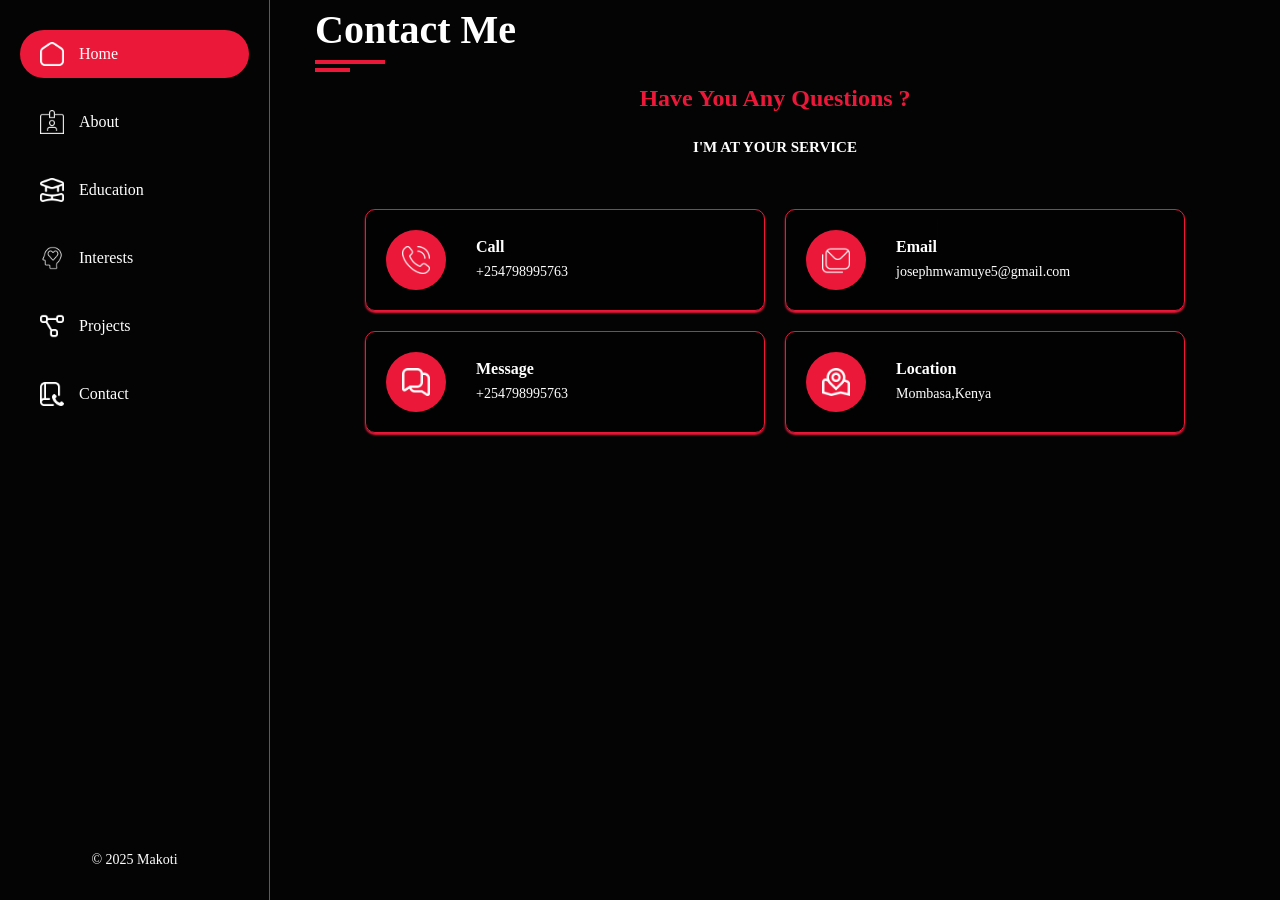
==== portfolio.html @ e0a9b327 "create portfolio templete and adding sidebar navigation and contact section" ====
<!DOCTYPE html>
<html lang="en">
  <head>
    <meta charset="UTF-8" />
    <meta name="viewport" content="width=device-width, initial-scale=1.0" />
    <title>My Portfolio</title>
    <link rel="stylesheet" href="portfolio.css" />
  </head>

  <body>
    <div class="main-container">
      <!-- Sidebar Navigation -->
      <div class="side-nav">
        <ul class="nav">
          <li>
            <a href="#home" class="active">
              <img src="icons/house-blank.png" alt="home" />
              <span>Home</span>
            </a>
          </li>
          <li>
            <a href="#about">
              <img src="icons/id-card-clip-alt.png" alt="about" />
              <span>About</span>
            </a>
          </li>
          <li>
            <a href="#education">
              <img src="icons/student-alt.png" alt="education" />
              <span>Education</span>
            </a>
          </li>
          <li>
            <a href="#interests">
              <img src="icons/interest.png" alt="interests" />
              <span>Interests</span>
            </a>
          </li>
          <li>
            <a href="#projects">
              <img src="icons/diagram-project.png" alt="projects" />
              <span>Projects</span>
            </a>
          </li>
          <li>
            <a href="#contact">
              <img src="icons/phone-guide.png" alt="contact" />
              <span>Contact</span>
            </a>
          </li>
        </ul>

        <!-- Footer -->
        <div class="footer">
          <p>&copy; 2025 Makoti</p>
        </div>
      </div>

      <!-- main content section -->
      <div class="main-content">
        <!-- home content -->

        <!-- About Section -->

        <!-- Educational Background -->

        <!-- Interests  -->

        <!-- Projects -->

        <!-- Contact Me -->
        <section class="contact section" id="contact">
          <div class="container">
            <div class="section-title">
              <h2>Contact Me</h2>
            </div>
            <h3 class="contact-title">Have You Any Questions ?</h3>
            <h4 class="contact-sub-title">I'M AT YOUR SERVICE</h4>
            <div class="contact-details">
              <div class="contact-info">
                <a href="tel:+254798995763" class="icon"
                  ><img src="icons/phone-call.png" alt="call"
                /></a>
                <div class="info">
                  <h4>Call</h4>
                  <p>+254798995763</p>
                </div>
              </div>

              <div class="contact-info">
                <a href="mailto:josephmwamuye5@gmail.com" class="icon"
                  ><img src="icons/envelopes.png" alt="email"
                /></a>
                <div class="info">
                  <h4>Email</h4>
                  <p>josephmwamuye5@gmail.com</p>
                </div>
              </div>

              <div class="contact-info">
                <a href="https://wa.me/254798995763?text=Hello" class="icon"
                  ><img src="icons/messages.png" alt="message"
                /></a>
                <div class="info">
                  <h4>Message</h4>
                  <p>+254798995763</p>
                </div>
              </div>

              <div class="contact-info">
                <div class="icon">
                  <img src="icons/map-marker.png" alt="Location" />
                </div>
                <div class="info">
                  <h4>Location</h4>
                  <p>Mombasa,Kenya</p>
                </div>
              </div>
            </div>
          </div>
        </section>
      </div>
    </div>
  </body>
</html>
---- portfolio.css ----
:root {
  --skin-color: #ec1839;
  --main-bg: rgba(0, 0, 0, 0.986);
  --text-color: white;
  --light-color: rgba(0, 0, 0, 0.342);
}
* {
  padding: 0;
  margin: 0;
  outline: none;
  text-decoration: none;
  box-sizing: border-box;
}
body {
  font-size: 16px;
  padding: 0;
  margin: 0;
  line-height: 1.5;
}
::before,
::after {
  box-sizing: border-box;
}
.section {
  background-color: var(--main-bg);
  min-height: 100vh;
  display: block;
  position: fixed;
  opacity: 1;
  padding: 0 30px;
  left: 270px;
  right: 0;
  top: 0;
  bottom: 0;
  z-index: 0;
  overflow-y: auto;
  overflow-x: hidden;
  transition: all 0.3s ease;
}
.section.back-section {
  z-index: 1;
}

.section-title {
  padding-left: 15px;
  padding-right: 15px;
}
.section-title h2 {
  font-size: 40px;
  font-weight: 700;
  position: relative;
  color: var(--text-color);
  margin-bottom: 20px;
}
.section-title h2::before {
  content: "";
  position: absolute;
  width: 70px;
  height: 4px;
  background-color: var(--skin-color);
  top: 100%;
  left: 0;
}

.section-title h2::after {
  content: "";
  position: absolute;
  width: 35px;
  height: 4px;
  background-color: var(--skin-color);
  top: 100%;
  left: 0;
  margin-top: 8px;
}

/* navigation sidebar */
ul {
  list-style: none;
  padding: 0;
  margin: 0;
}

a {
  text-decoration: none;
}
.side-nav {
  width: 270px;
  position: fixed;
  background: var(--main-bg);
  left: 0;
  top: 0;
  height: 100vh;
  display: flex;
  flex-direction: column;
  align-items: center;
  padding: 30px 20px;
  border-right: 1px solid var(--skin-color);
  z-index: 100;
}

/* Nav List */
.side-nav .nav {
  display: flex;
  flex-direction: column;
  gap: 20px;
  width: 100%;
}

.side-nav .nav li {
  width: 100%;
}

.side-nav .nav li a {
  display: flex;
  align-items: center;
  gap: 15px;
  padding: 12px 20px;
  border-radius: 30px;
  font-size: 16px;
  font-weight: 500;
  color: var(--text-color);
  transition: background 0.3s ease, color 0.3s ease;
}

.side-nav .nav li a:hover,
.side-nav .nav li a.active {
  background-color: var(--skin-color);
  color: white;
}

.side-nav .nav li a img {
  width: 24px;
  height: 24px;
  object-fit: contain;
  filter: brightness(0) invert(1);
}

/* Footer */
.side-nav .footer {
  text-align: center;
  margin-top: auto;
  font-size: 14px;
  color: var(--text-color);
  padding-top: 20px;
}

/* Contact css*/
.contact-title {
  color: var(--skin-color);
  text-align: center;
  font-size: 24px;
  margin-bottom: 20px;
}
.contact-sub-title {
  color: var(--text-color);
  text-align: center;
  font-size: 15px;
  margin-bottom: 30px;
}
.contact .contact-details {
  display: flex;
  flex-wrap: wrap;
  gap: 20px;
  justify-content: center;
  background: none;
  padding: 20px;
}

.contact .contact-info {
  background-color: var(--light-color);
  border-radius: 10px;
  padding: 20px;
  width: 400px;
  display: flex;
  align-items: center;
  gap: 15px;
  box-shadow: 0 2px 2px var(--skin-color);
  border: 1px solid var(--skin-color);
}
.contact .contact-info .icon {
  display: flex;
  align-items: center;
  justify-content: center;
  width: 60px;
  height: 60px;
  background-color: var(--skin-color);
  border-radius: 50%;
  margin-right: 15px;
}

.contact .contact-info .icon img {
  width: 28px;
  height: 28px;
  object-fit: contain;
  filter: brightness(0) invert(1);
}

.contact .contact-info h4 {
  font-size: 16px;
  font-weight: 700;
  color: var(--text-color);
  text-transform: capitalize;
}
.contact .contact-info p {
  font-size: 14px;
  line-height: 25px;
  color: var(--text-color);
  font-weight: 400;
}
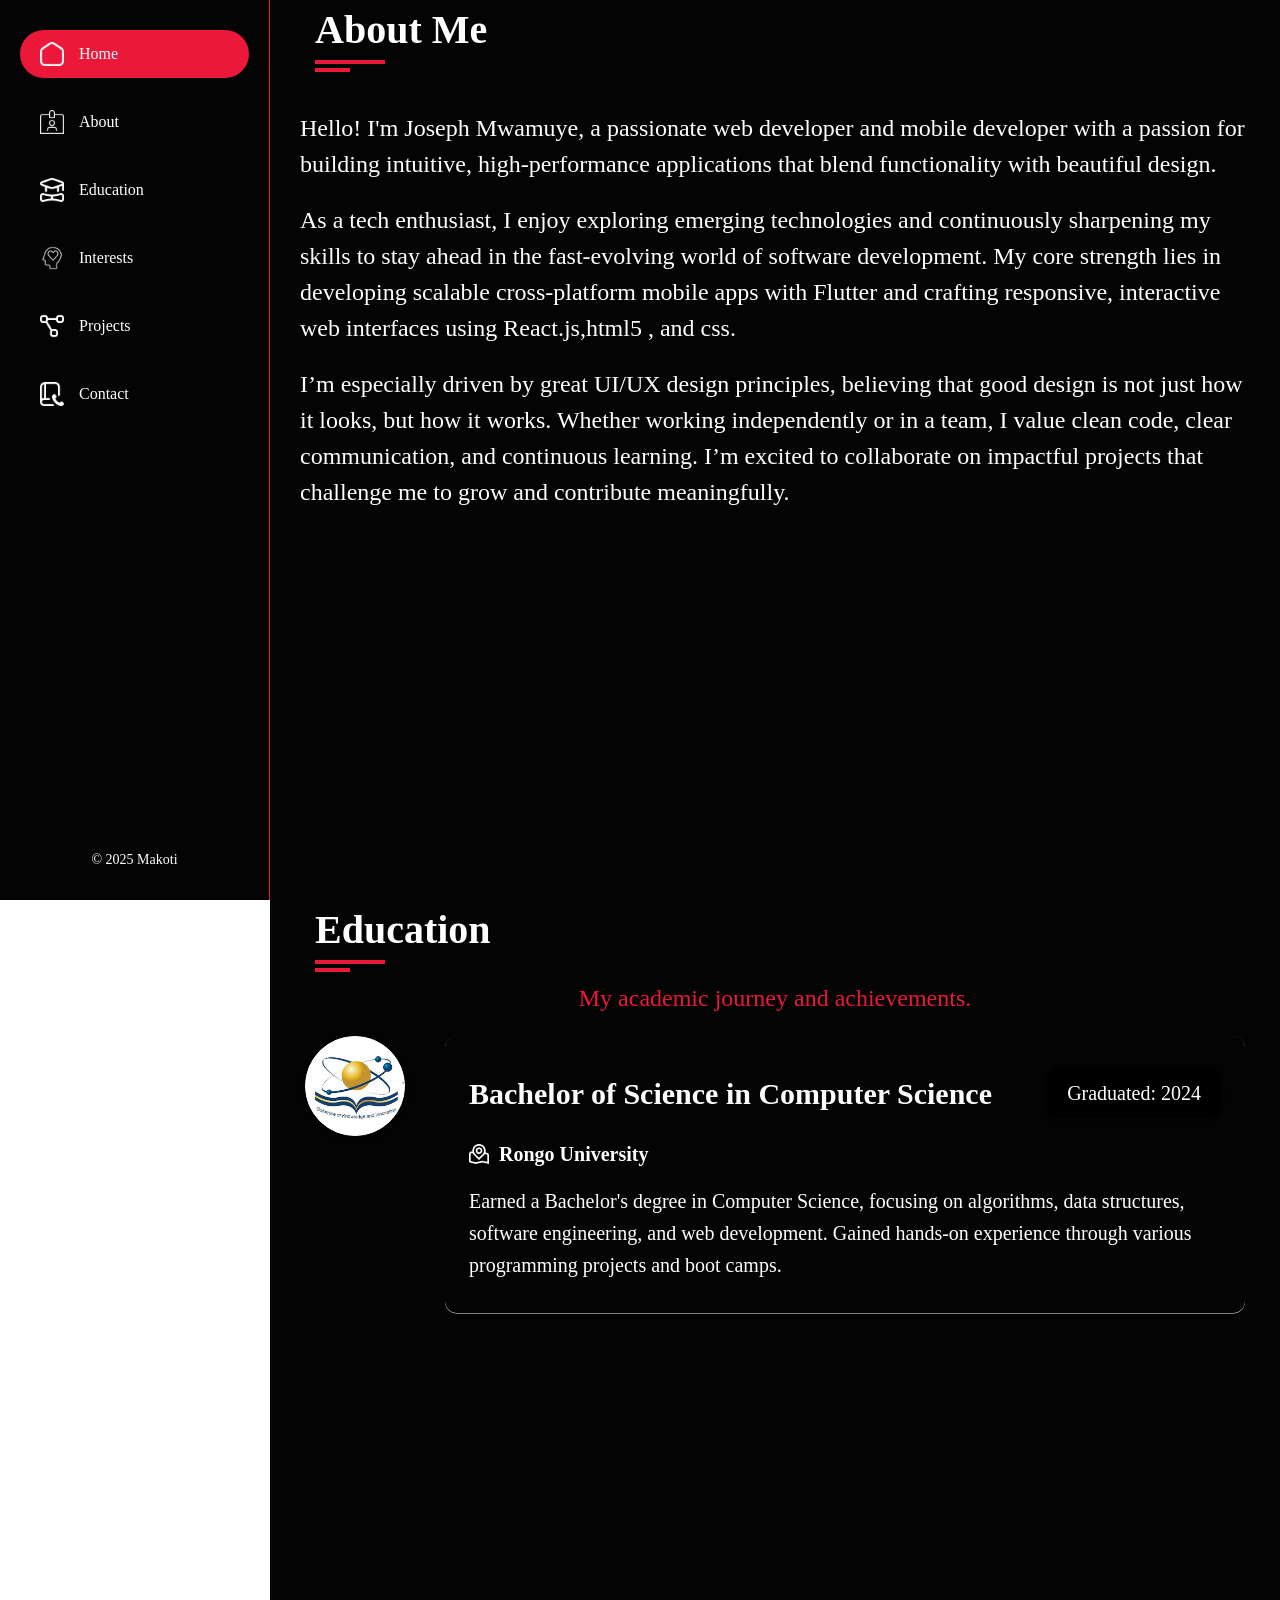
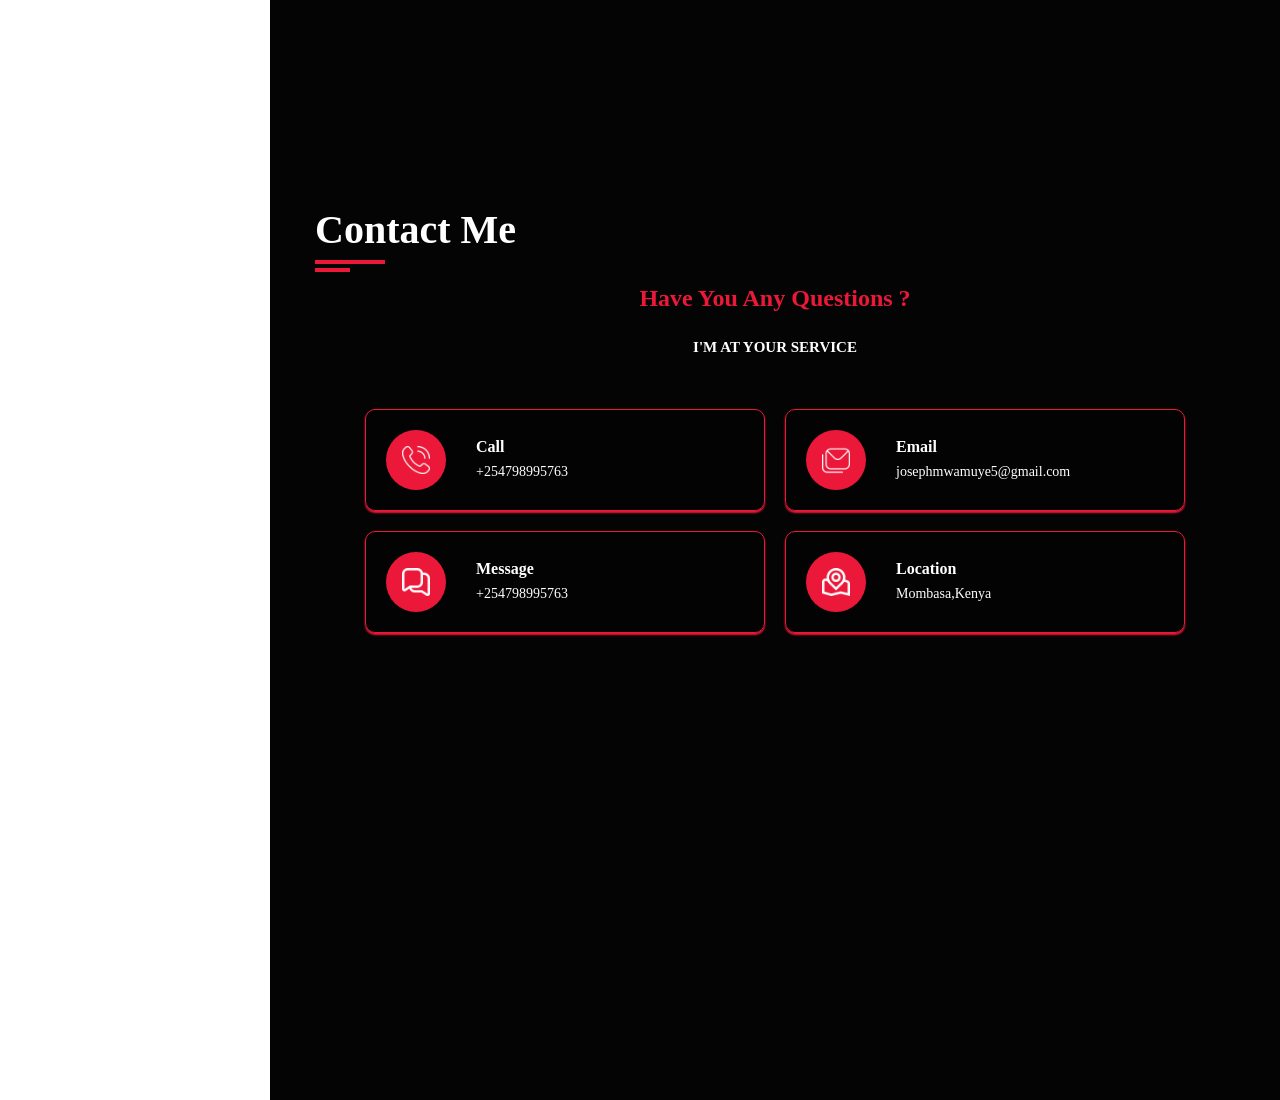
==== commit f03d22ce: "allow section navigattion,add education and about section" ====
--- a/portfolio.html
+++ b/portfolio.html
@@ -61,8 +61,75 @@
         <!-- home content -->
 
         <!-- About Section -->
+        <section class="about section" id="about">
+          <div class="container">
+            <div class="section-title">
+              <h2>About Me</h2>
+            </div>
+            <div class="about-content">
+              <p>
+                Hello! I'm Joseph Mwamuye, a passionate web developer and mobile
+                developer with a passion for building intuitive,
+                high-performance applications that blend functionality with
+                beautiful design.
+              </p>
+              <p>
+                As a tech enthusiast, I enjoy exploring emerging technologies
+                and continuously sharpening my skills to stay ahead in the
+                fast-evolving world of software development. My core strength
+                lies in developing scalable cross-platform mobile apps with
+                Flutter and crafting responsive, interactive web interfaces
+                using React.js,html5 , and css.
+              </p>
+              <p>
+                I’m especially driven by great UI/UX design principles,
+                believing that good design is not just how it looks, but how it
+                works. Whether working independently or in a team, I value clean
+                code, clear communication, and continuous learning. I’m excited
+                to collaborate on impactful projects that challenge me to grow
+                and contribute meaningfully.
+              </p>
+            </div>
+          </div>
+        </section>
 
         <!-- Educational Background -->
+        <section class="education section" id="education">
+          <div class="container">
+            <div class="section-title">
+              <h2>Education</h2>
+            </div>
+            <div class="education-title">
+              My academic journey and achievements.
+            </div>
+              <div class="edu-section-content">
+                <div class="logo">
+                  <img src="images/rongo.jpg" alt="Rongo University" />
+                </div>
+
+                <div class="edu-section-desc">
+                  <div class="edu-section-title">
+                    <h2>Bachelor of Science in Computer Science</h2>
+                    <span>Graduated: 2024</span>
+                  </div>
+                  <h3 class="sch">
+                    <img
+                      src="icons/map-marker.png"
+                      alt="icon"
+                      style="width: 1em; vertical-align: middle"
+                    />
+                    Rongo University
+                  </h3>
+                  <p>
+                    Earned a Bachelor's degree in Computer Science, focusing on
+                    algorithms, data structures, software engineering, and web
+                    development. Gained hands-on experience through various
+                    programming projects and boot camps.
+                  </p>
+                </div>
+              </div>
+          </div>
+        </section>
 
         <!-- Interests  -->
 
--- a/portfolio.css
+++ b/portfolio.css
@@ -21,24 +21,21 @@
 ::after {
   box-sizing: border-box;
 }
+html {
+  scroll-behavior: smooth;
+}
+
 .section {
   background-color: var(--main-bg);
   min-height: 100vh;
   display: block;
-  position: fixed;
+  position: relative;
   opacity: 1;
   padding: 0 30px;
-  left: 270px;
-  right: 0;
-  top: 0;
-  bottom: 0;
+  margin-left: 270px;
   z-index: 0;
   overflow-y: auto;
-  overflow-x: hidden;
   transition: all 0.3s ease;
-}
-.section.back-section {
-  z-index: 1;
 }
 
 .section-title {
@@ -144,6 +141,105 @@
   padding-top: 20px;
 }
 
+/* About css */
+.about .about-content {
+  margin-top: 50px;
+}
+.about .about-content p {
+  color: var(--text-color);
+  text-align: start;
+  font-size: 24px;
+  margin-top: 20px;
+  margin-bottom: 20px;
+}
+
+/* Educational Background */
+.education .education-title {
+  color: var(--skin-color);
+  text-align: center;
+  font-size: 24px;
+  margin-bottom: 20px;
+}
+
+.education .edu-section-content {
+  display: flex;
+  justify-content: center;
+  gap: 20px;
+  flex-wrap: wrap;
+}
+
+.education .logo {
+  width: 100px;
+  height: 100px;
+  border-radius: 50%;
+  background-color: var(--text-color);
+  display: flex;
+  justify-content: center;
+  align-items: center;
+  overflow: hidden;
+  box-shadow: 0 2px 8px rgba(0, 0, 0, 0.08);
+  margin-right: 20px;
+  border: 1px solid var(--text-color);
+}
+
+.education .logo img {
+  width: 100%;
+  height: 100%;
+  object-fit: cover;
+}
+
+.education .edu-section-desc {
+  width: 100%;
+  max-width: 800px;
+  border-radius: 12px;
+  padding: 32px 24px;
+  display: flex;
+  flex-direction: column;
+  justify-content: center;
+  align-items: flex-start;
+  gap: 16px;
+  box-shadow: 0 0.5px var(--text-color);
+  z-index: 999;
+  color: var(--text-color);
+}
+
+.education .edu-section-title {
+  display: flex;
+  justify-content: space-between;
+  align-items: center;
+  width: 100%;
+  color: var(--text-color);
+  font-size: 20px;
+}
+
+.education .edu-section-title span {
+  font-size: 20px;
+  color: var(--text-color);
+  margin-left: auto;
+  padding: 10px 20px;
+  border-radius: 10px;
+  background-color: var(--main-bg);
+  box-shadow: 0 2px 8px rgba(0, 0, 0, 0.04);
+}
+
+.education .sch img{
+   filter: brightness(0) invert(1);
+}
+
+.education .sch{
+  font-size: 20px;
+  margin-top: 5px;
+  color: var(--text-color);
+  display: flex;
+  align-items: center;
+  gap: 10px;
+}
+
+.education .edu-section-desc p {
+  font-size: 20px;
+  line-height: 1.6;
+}
+
 /* Contact css*/
 .contact-title {
   color: var(--skin-color);
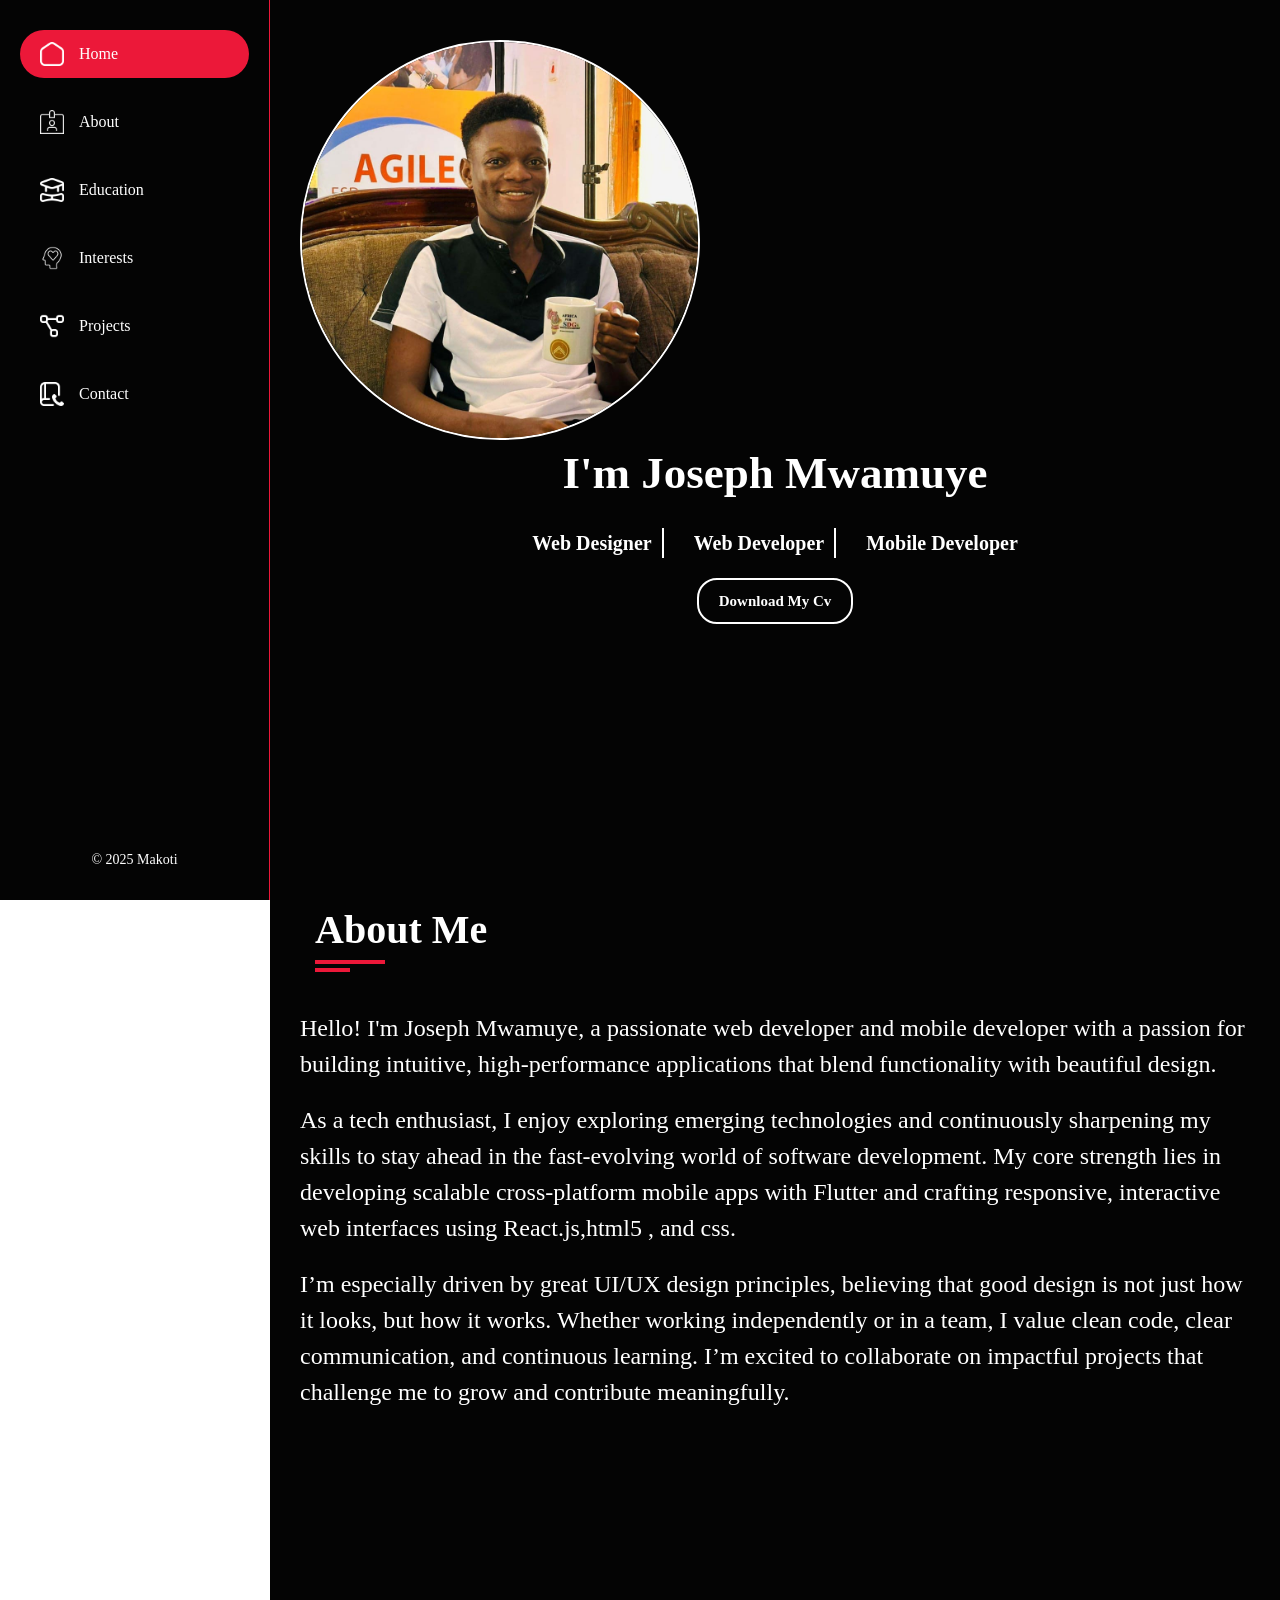
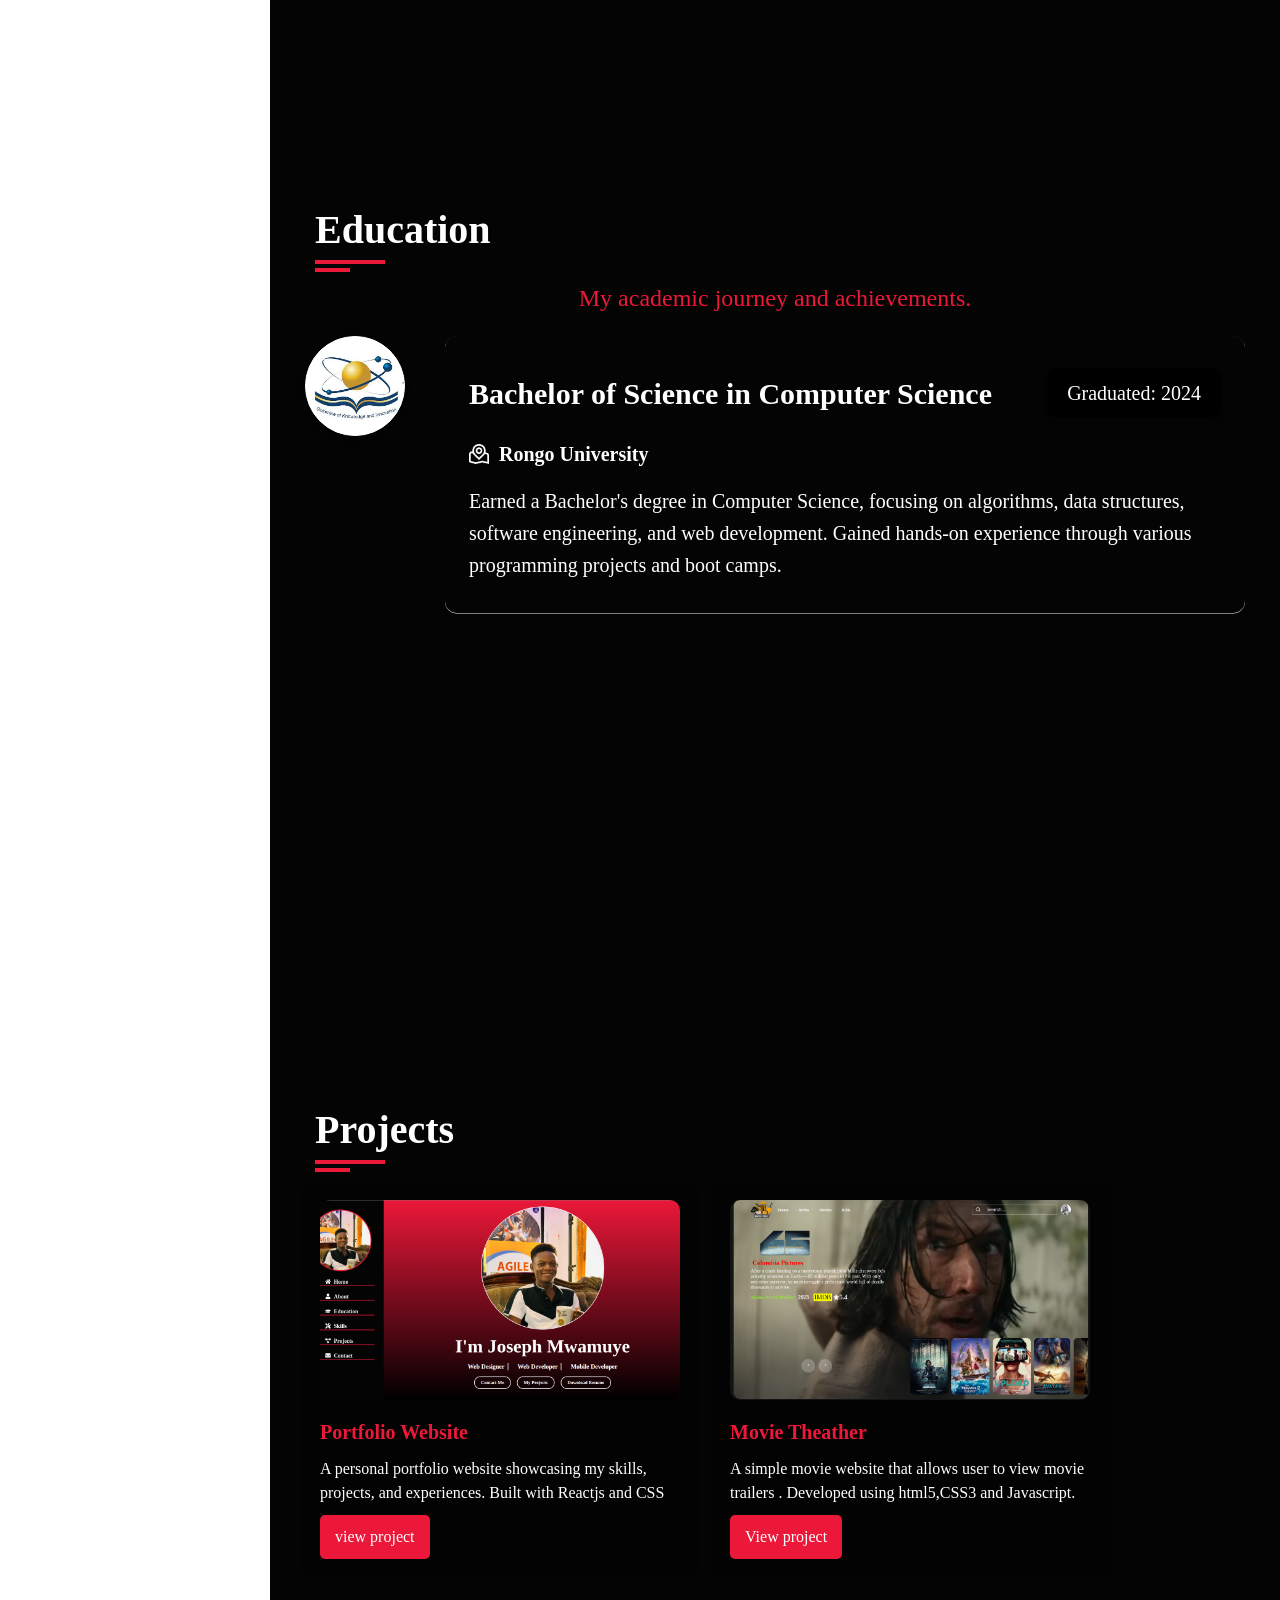
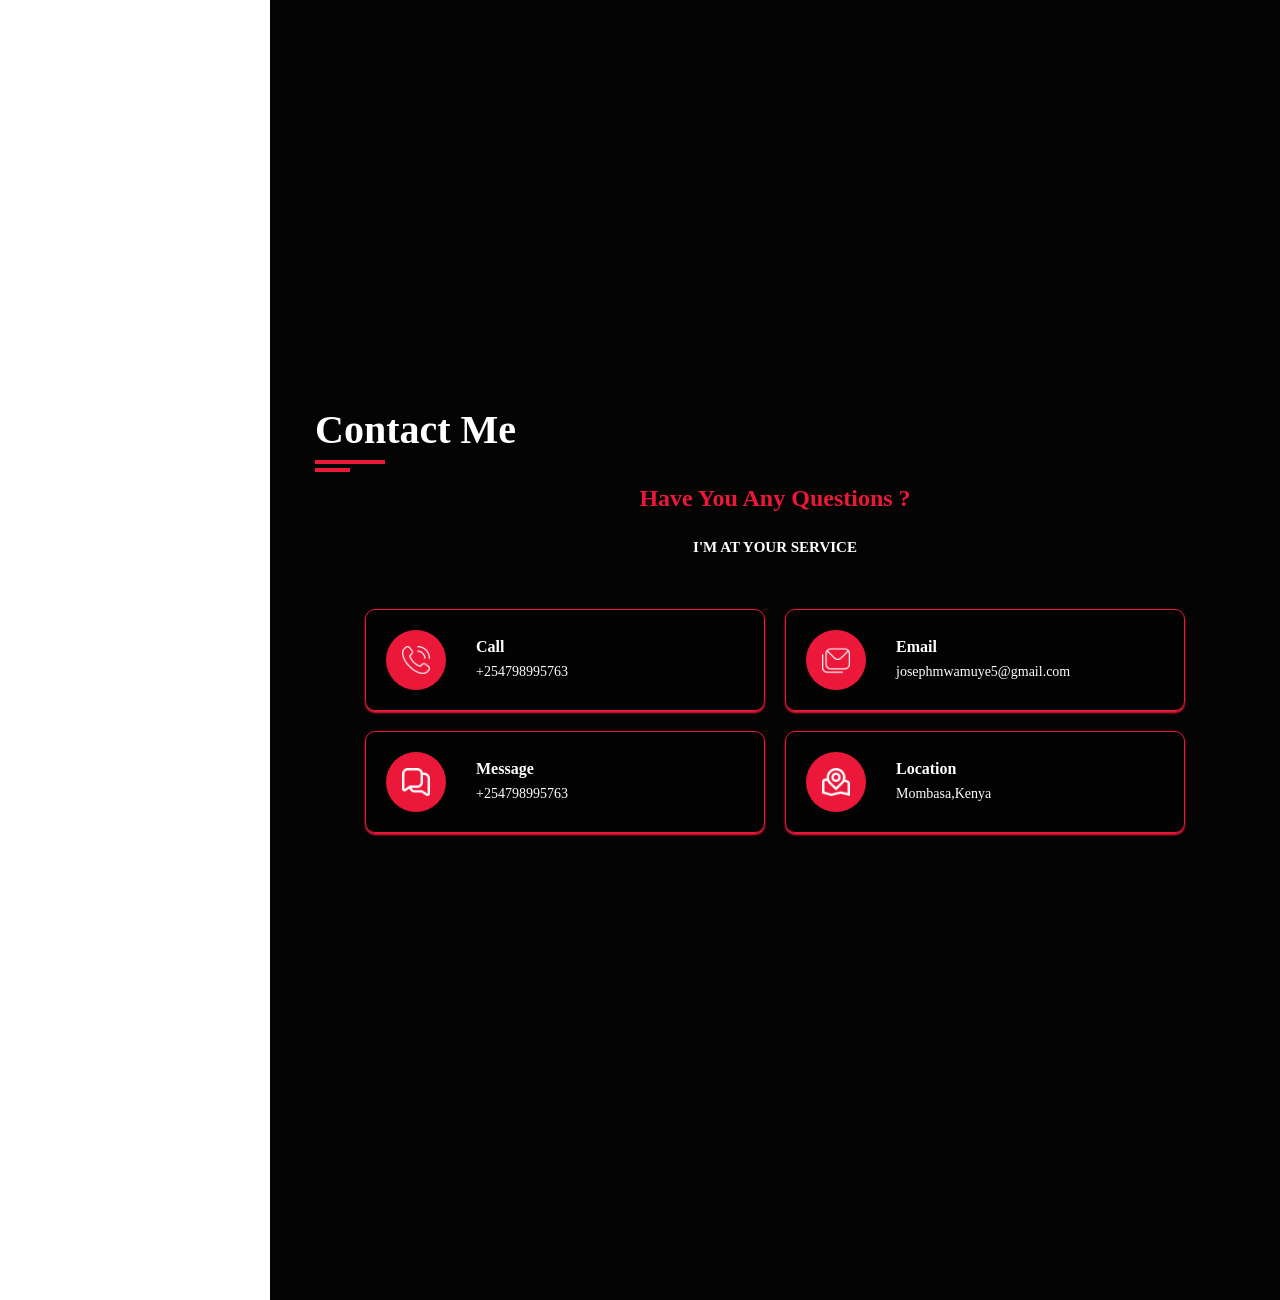
==== commit 3e9a863b: "adding porfolio sction and home section" ====
--- a/portfolio.html
+++ b/portfolio.html
@@ -59,7 +59,30 @@
       <!-- main content section -->
       <div class="main-content">
         <!-- home content -->
-
+        <section class="home section" id="home">
+          <div class="hero-section-profile">
+            <img src="images/logo.jpeg" alt="profile" />
+          </div>
+
+          <div class="hero-section-profile-name">
+            <h1>I'm Joseph Mwamuye</h1>
+            <div class="hero-section-descriptions">
+              <h2>Web Designer</h2>
+              <h2>Web Developer</h2>
+              <h2>Mobile Developer</h2>
+            </div>
+
+            <div class="hero-btn desktop">
+              <a
+                href="/pdf/makoti-cv.pdf"
+                class="btn"
+                download
+                rel="noopener noreferrer"
+                >Download My Cv</a
+              >
+            </div>
+          </div>
+        </section>
         <!-- About Section -->
         <section class="about section" id="about">
           <div class="container">
@@ -102,38 +125,77 @@
             <div class="education-title">
               My academic journey and achievements.
             </div>
-              <div class="edu-section-content">
-                <div class="logo">
-                  <img src="images/rongo.jpg" alt="Rongo University" />
-                </div>
-
-                <div class="edu-section-desc">
-                  <div class="edu-section-title">
-                    <h2>Bachelor of Science in Computer Science</h2>
-                    <span>Graduated: 2024</span>
-                  </div>
-                  <h3 class="sch">
-                    <img
-                      src="icons/map-marker.png"
-                      alt="icon"
-                      style="width: 1em; vertical-align: middle"
-                    />
-                    Rongo University
-                  </h3>
-                  <p>
-                    Earned a Bachelor's degree in Computer Science, focusing on
-                    algorithms, data structures, software engineering, and web
-                    development. Gained hands-on experience through various
-                    programming projects and boot camps.
-                  </p>
-                </div>
-              </div>
+            <div class="edu-section-content">
+              <div class="logo">
+                <img src="images/rongo.jpg" alt="Rongo University" />
+              </div>
+
+              <div class="edu-section-desc">
+                <div class="edu-section-title">
+                  <h2>Bachelor of Science in Computer Science</h2>
+                  <span>Graduated: 2024</span>
+                </div>
+                <h3 class="sch">
+                  <img
+                    src="icons/map-marker.png"
+                    alt="icon"
+                    style="width: 1em; vertical-align: middle"
+                  />
+                  Rongo University
+                </h3>
+                <p>
+                  Earned a Bachelor's degree in Computer Science, focusing on
+                  algorithms, data structures, software engineering, and web
+                  development. Gained hands-on experience through various
+                  programming projects and boot camps.
+                </p>
+              </div>
+            </div>
           </div>
         </section>
 
         <!-- Interests  -->
 
         <!-- Projects -->
+        <section class="projects section" id="projects">
+          <div class="container">
+            <div class="section-title">
+              <h2>Projects</h2>
+            </div>
+            <div class="project-list">
+              <div class="project-item">
+                <img
+                  src="images/porfolio.png"
+                  alt="project sample image"
+                  class="project-sample-image"
+                />
+                <h3>Portfolio Website</h3>
+                <p>
+                  A personal portfolio website showcasing my skills, projects,
+                  and experiences. Built with Reactjs and CSS
+                </p>
+                <a href="https://my-portfolio-asgards-projects.vercel.app/"
+                  >view project</a
+                >
+              </div>
+              <div class="project-item">
+                <img
+                  src="images/cinema.png"
+                  alt="project sample image"
+                  class="project-sample-image"
+                />
+                <h3>Movie Theather</h3>
+                <p>
+                  A simple movie website that allows user to view movie trailers
+                  . Developed using html5,CSS3 and Javascript.
+                </p>
+                <a href="https://movie-templete-website.vercel.app/"
+                  >View project</a
+                >
+              </div>
+            </div>
+          </div>
+        </section>
 
         <!-- Contact Me -->
         <section class="contact section" id="contact">
--- a/portfolio.css
+++ b/portfolio.css
@@ -140,6 +140,77 @@
   color: var(--text-color);
   padding-top: 20px;
 }
+/* home css */
+.hero {
+  background: var(--skin-gradient);
+  color: var(--text-color);
+  align-items: center;
+  display: flex;
+  flex-direction: column;
+  padding: 20px;
+  min-height: 100vh;
+  box-sizing: border-box;
+  position: relative;
+}
+.hero-section-profile {
+  width: 400px;
+  height: 400px;
+  border-radius: 50%;
+  overflow: hidden;
+  border: 2px solid var(--text-color);
+  justify-self: center;
+  margin-top: 40px;
+}
+
+.hero-section-profile img {
+  width: 100%;
+  height: 100%;
+  object-fit: cover;
+}
+
+.hero-section-profile-name {
+  font-size: 30px;
+  font-weight: 600;
+  text-align: center;
+  color: var(--text-color);
+}
+
+.hero-section-descriptions {
+  display: flex;
+  justify-content: center;
+  text-align: center;
+  margin-top: 20px;
+  color: var(--text-color);
+}
+
+.hero-section-descriptions h2 {
+  margin: 0 10px;
+  border-right: 2px solid var(--text-color);
+  padding: 0 10px;
+  font-size: 20px;
+}
+
+.hero-section-descriptions h2:last-child {
+  border-right: none;
+}
+
+.hero-btn {
+  display: flex;
+  justify-content: center;
+  margin-top: 20px;
+  font-size: 15px;
+  font-weight: 600;
+  gap: 20px;
+}
+
+.hero-btn .btn {
+  text-decoration: none;
+  color: var(--text-color);
+  background-color: transparent;
+  border: 2px solid var(--text-color);
+  padding: 10px 20px;
+  border-radius: 20px;
+}
 
 /* About css */
 .about .about-content {
@@ -222,11 +293,11 @@
   box-shadow: 0 2px 8px rgba(0, 0, 0, 0.04);
 }
 
-.education .sch img{
-   filter: brightness(0) invert(1);
-}
-
-.education .sch{
+.education .sch img {
+  filter: brightness(0) invert(1);
+}
+
+.education .sch {
   font-size: 20px;
   margin-top: 5px;
   color: var(--text-color);
@@ -239,7 +310,49 @@
   font-size: 20px;
   line-height: 1.6;
 }
-
+/* Projects css */
+.projects .project-list {
+  display: flex;
+  gap: 10px;
+}
+.projects .project-list .project-item {
+  background-color: var(--light-color);
+  border-radius: 10px;
+  padding: 20px;
+  margin-bottom: 20px;
+  width: 400px;
+  color: var(--text-color);
+}
+.projects .project-list .project-item img {
+  width: 100%;
+  height: 200px;
+  object-fit: cover;
+  border-radius: 10px;
+}
+.projects .project-list .project-item h3 {
+  font-size: 20px;
+  margin-top: 10px;
+  color: var(--skin-color);
+}
+.projects .project-list .project-item p {
+  font-size: 16px;
+  margin-top: 10px;
+  color: var(--text-color);
+}
+.projects .project-list .project-item a {
+  display: inline-block;
+  margin-top: 10px;
+  padding: 10px 15px;
+  background-color: var(--skin-color);
+  color: white;
+  border-radius: 5px;
+  text-decoration: none;
+  font-size: 16px;
+  transition: background-color 0.3s ease;
+}
+.projects .project-list .project-item a:hover {
+  background-color: var(--main-bg);
+}
 /* Contact css*/
 .contact-title {
   color: var(--skin-color);
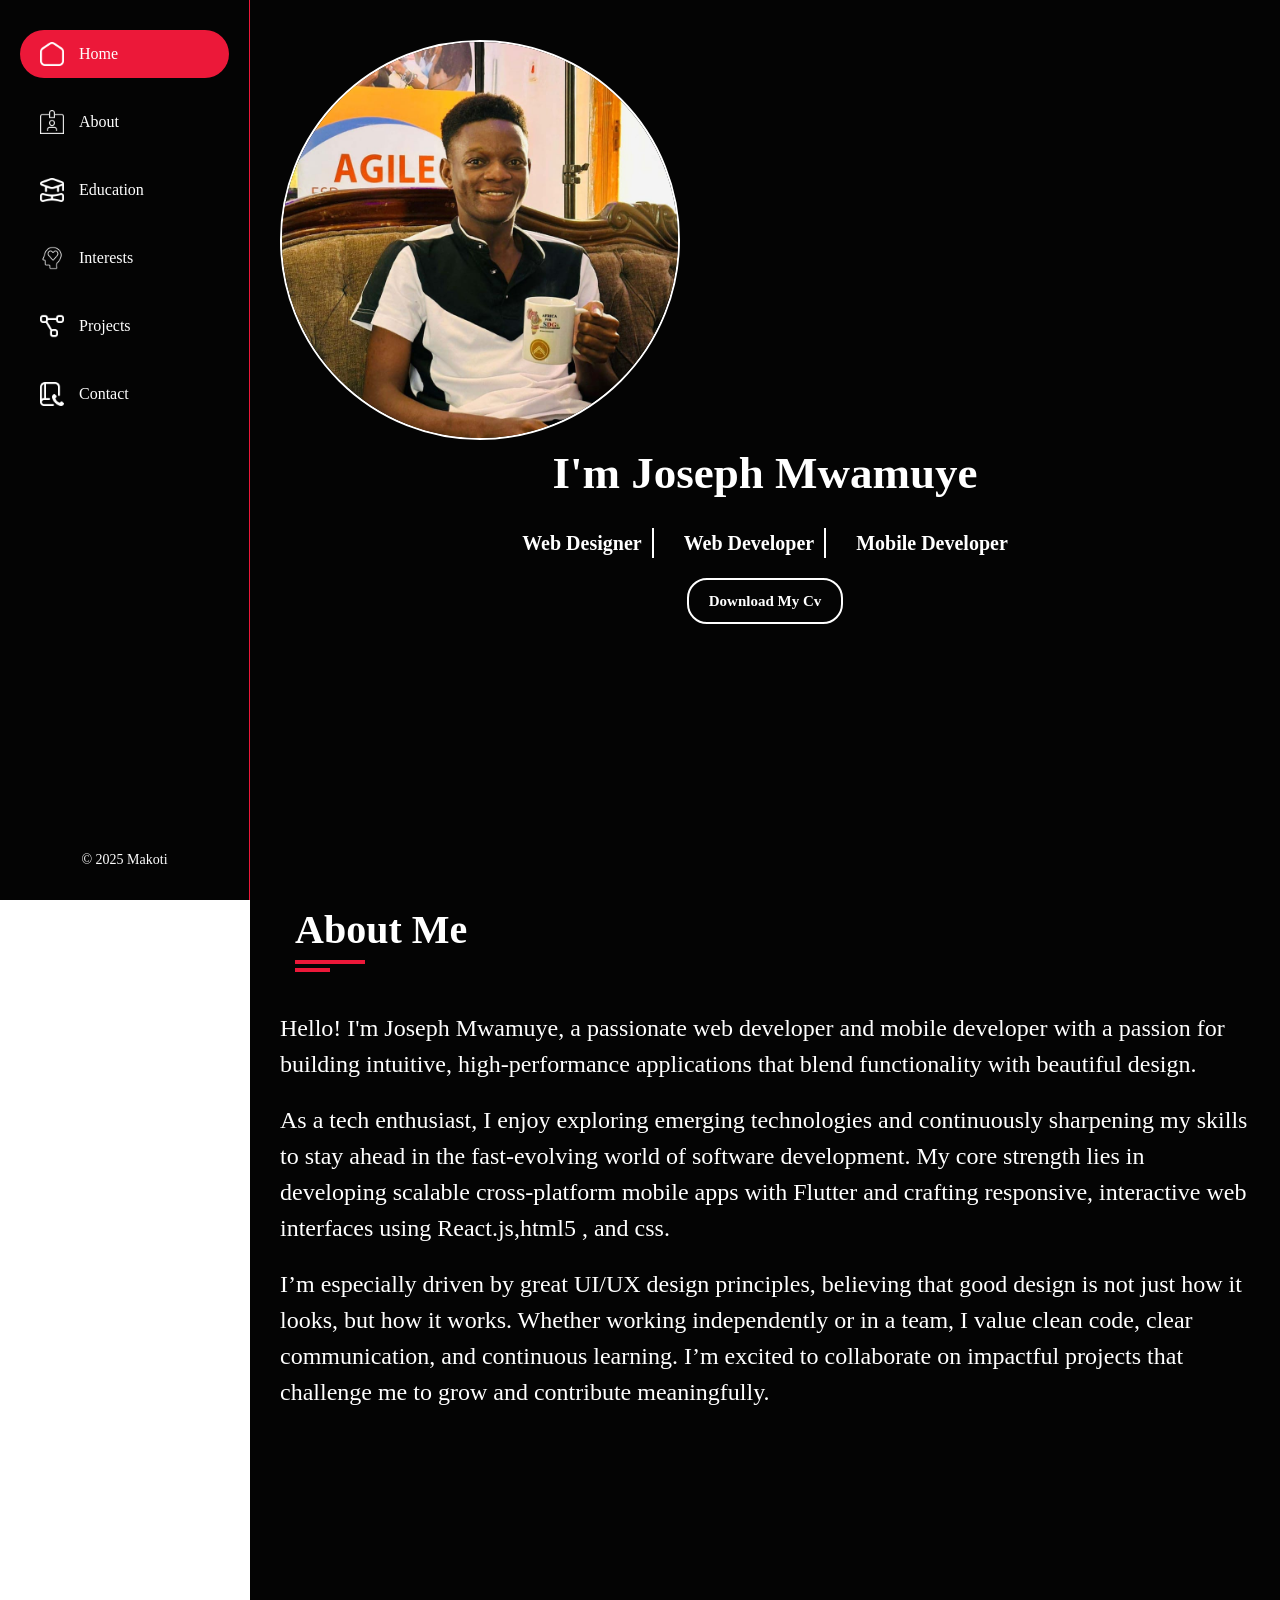
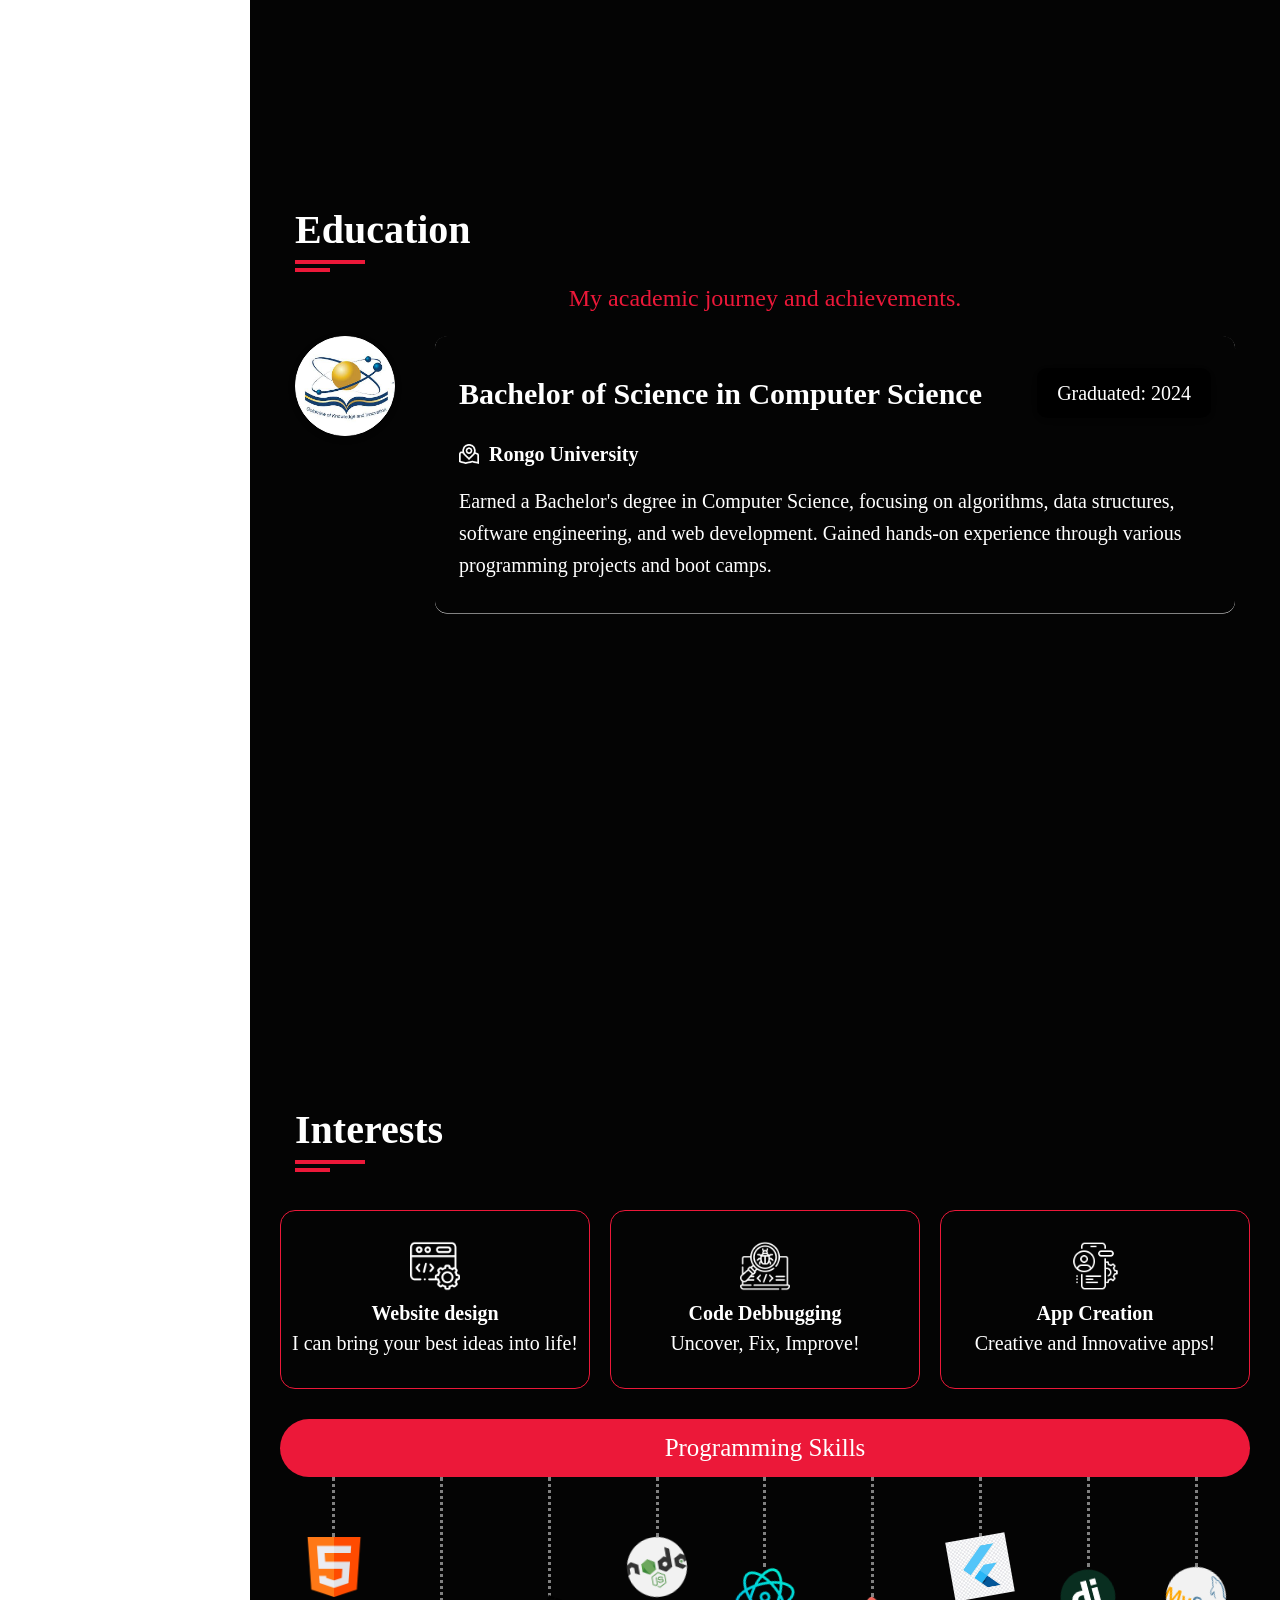
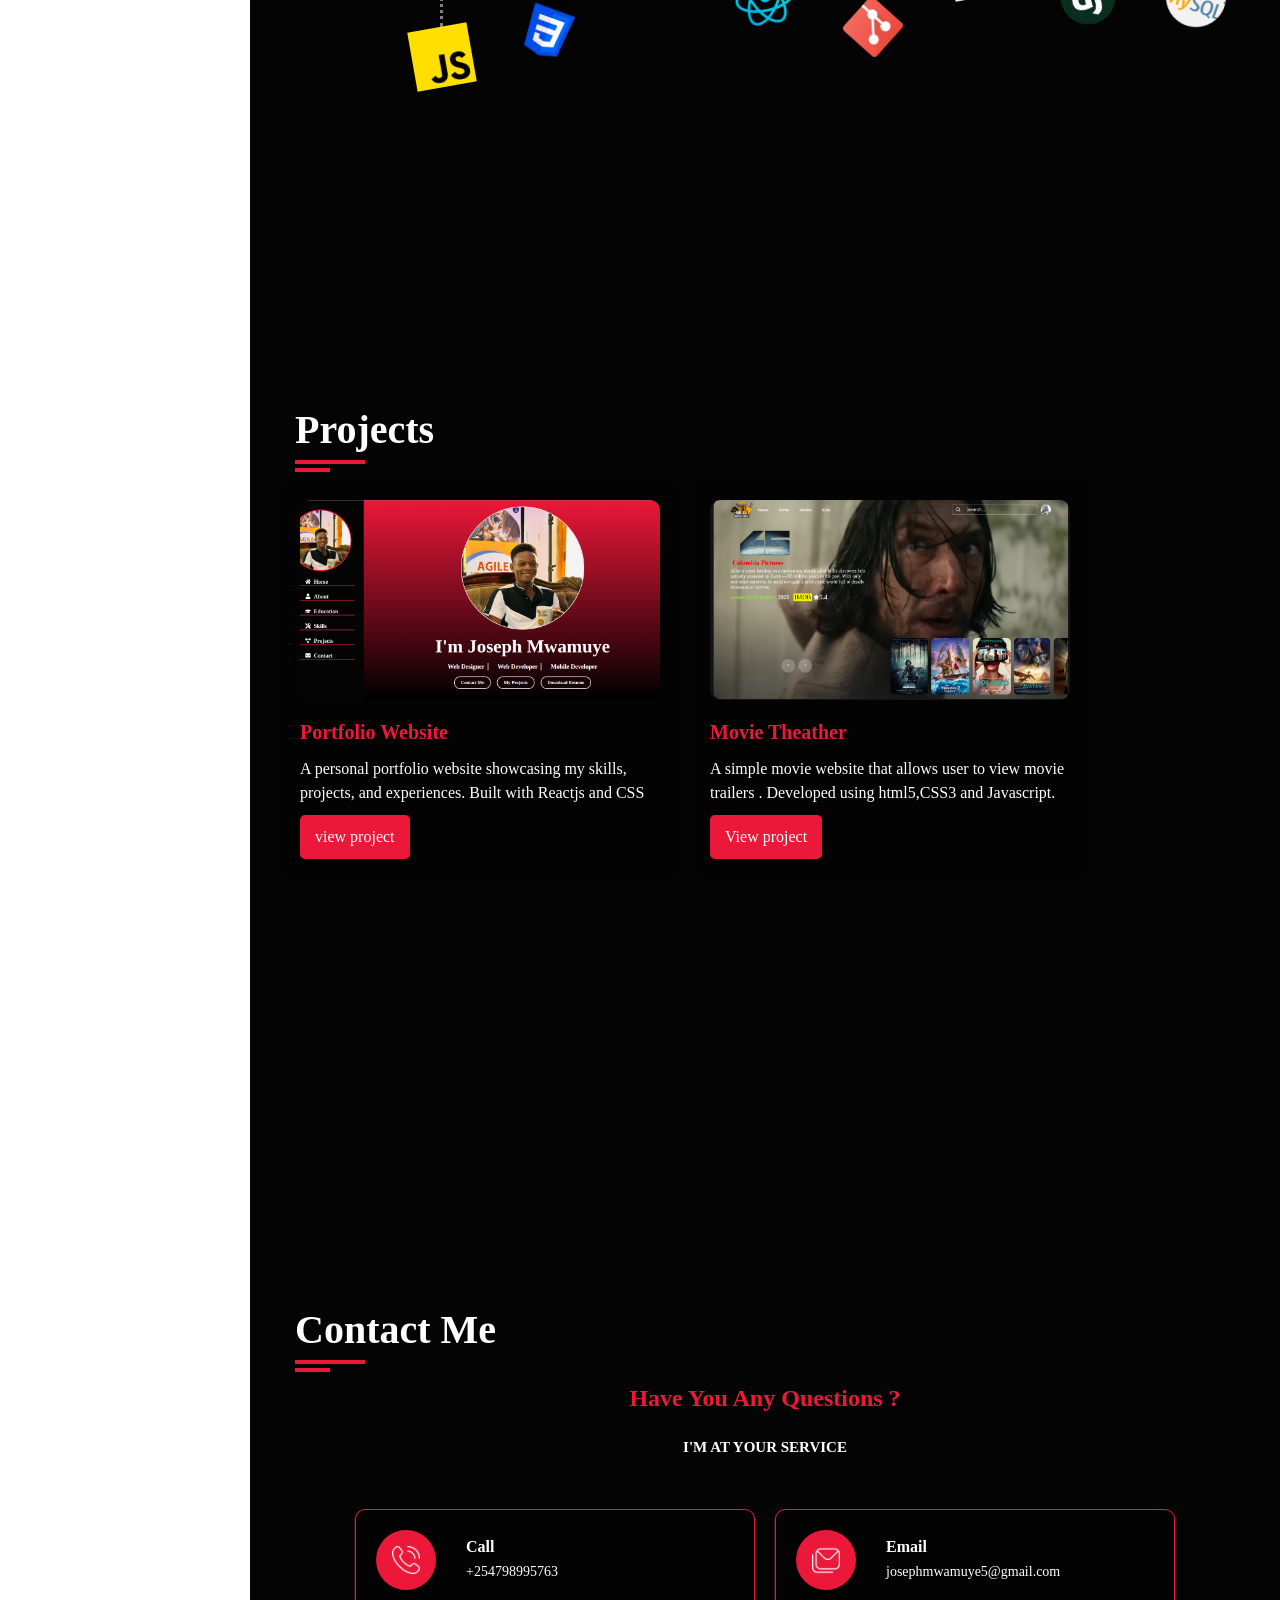
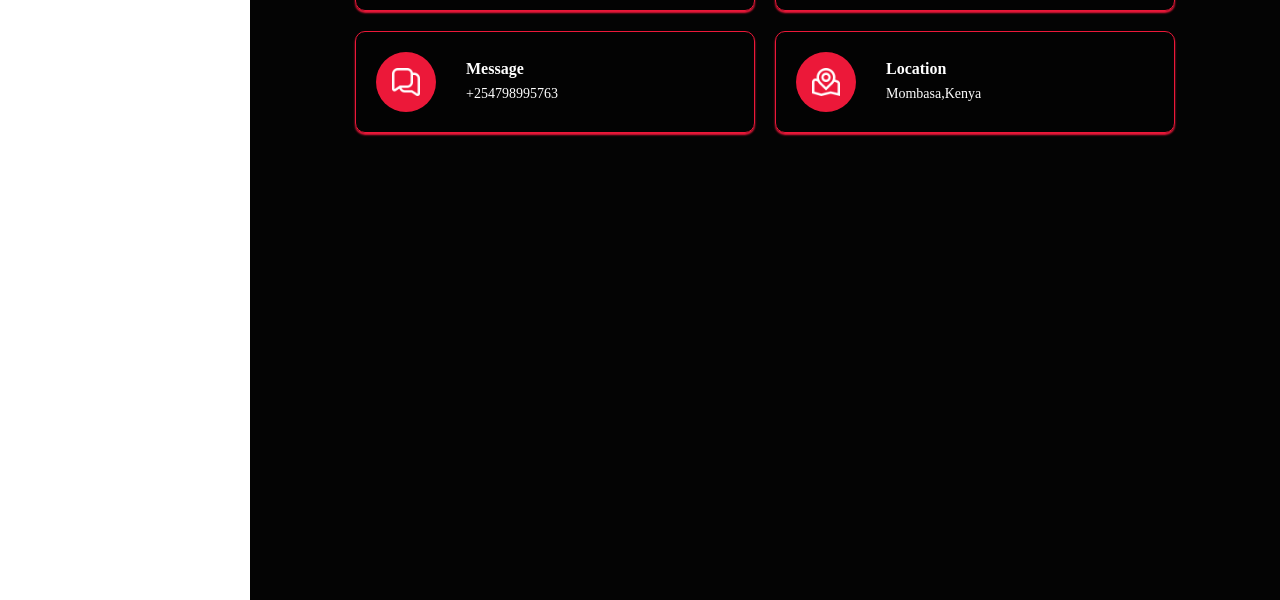
==== commit e121210f: "add intrest section" ====
--- a/portfolio.html
+++ b/portfolio.html
@@ -155,6 +155,112 @@
         </section>
 
         <!-- Interests  -->
+        <section class="interests section" id="interests">
+          <div class="container">
+            <div class="section-title">
+              <h2>Interests</h2>
+            </div>
+            <div class="interests-content">
+              <div class="skill-item">
+                <div class="skill-icon">
+                  <img src="icons/coding.png" alt="" class="icon" />
+                </div>
+                <div class="skill-text">
+                  <h4>Website design</h4>
+                  <p>I can bring your best ideas into life!</p>
+                </div>
+              </div>
+
+              <div class="skill-item">
+                <div class="skill-icon">
+                  <img src="icons/debug.png" alt="" class="icon" />
+                </div>
+                <div class="skill-text">
+                  <h4>Code Debbugging</h4>
+                  <p>Uncover, Fix, Improve!</p>
+                </div>
+              </div>
+
+              <div class="skill-item">
+                <div class="skill-icon">
+                  <img src="icons/ui-design.png" alt="" class="icon" />
+                </div>
+                <div class="skill-text">
+                  <h4>App Creation</h4>
+                  <p>Creative and Innovative apps!</p>
+                </div>
+              </div>
+            </div>
+          </div>
+
+          <div class="skills">
+            <div class="programming-title">Programming Skills</div>
+            <div class="skill-ceiling">
+              <div class="skill-hanger">
+                <div class="string h4"></div>
+                <div class="icon rotate-0">
+                  <img src="icons/html.png" alt="icon html" />
+                </div>
+              </div>
+
+              <div class="skill-hanger">
+                <div class="string h2"></div>
+                <div class="icon rotate-neg10">
+                  <img src="icons/javascript.png" alt="icon javascript" />
+                </div>
+              </div>
+
+              <div class="skill-hanger">
+                <div class="string h3"></div>
+                <div class="icon rotate-20">
+                  <img src="icons/css-3.png" alt="icon css3" />
+                </div>
+              </div>
+
+              <div class="skill-hanger">
+                <div class="string h4"></div>
+                <div class="icon rotate-neg10">
+                  <img src="icons/nodejs.png" alt="icon node" />
+                </div>
+              </div>
+
+              <div class="skill-hanger">
+                <div class="string h5"></div>
+                <div class="icon rotate-20">
+                  <img src="icons/react.png" alt="icon reactjs" />
+                </div>
+              </div>
+
+              <div class="skill-hanger">
+                <div class="string h3"></div>
+                <div class="icon rotate-neg5">
+                  <img src="icons/git.png" alt="icon git" />
+                </div>
+              </div>
+
+              <div class="skill-hanger">
+                <div class="string h4"></div>
+                <div class="icon rotate-neg10">
+                  <img src="icons/flutter.jpg" alt="icon flutter" />
+                </div>
+              </div>
+
+              <div class="skill-hanger">
+                <div class="string h5"></div>
+                <div class="icon rotate-neg15">
+                  <img src="icons/django.png" alt="icon django" />
+                </div>
+              </div>
+
+              <div class="skill-hanger">
+                <div class="string h5"></div>
+                <div class="icon rotate-20">
+                  <img src="icons/mysql.png" alt="icon mysql" />
+                </div>
+              </div>
+            </div>
+          </div>
+        </section>
 
         <!-- Projects -->
         <section class="projects section" id="projects">
--- a/portfolio.css
+++ b/portfolio.css
@@ -3,6 +3,7 @@
   --main-bg: rgba(0, 0, 0, 0.986);
   --text-color: white;
   --light-color: rgba(0, 0, 0, 0.342);
+  --grey-color50: grey;
 }
 * {
   padding: 0;
@@ -32,7 +33,7 @@
   position: relative;
   opacity: 1;
   padding: 0 30px;
-  margin-left: 270px;
+  margin-left: 250px;
   z-index: 0;
   overflow-y: auto;
   transition: all 0.3s ease;
@@ -81,7 +82,7 @@
   text-decoration: none;
 }
 .side-nav {
-  width: 270px;
+  width: 250px;
   position: fixed;
   background: var(--main-bg);
   left: 0;
@@ -309,6 +310,122 @@
 .education .edu-section-desc p {
   font-size: 20px;
   line-height: 1.6;
+}
+
+/* Interest */
+.interests-content {
+  margin-top: 50px;
+  display: grid;
+  align-items: center;
+  gap: 20px;
+  grid-template-columns: repeat(auto-fit, minmax(300px, 1fr));
+}
+
+.interests-content .skill-item {
+  color: var(--text-color);
+  border: 1px solid var(--skin-color);
+  padding: 30px 10px;
+  text-align: center;
+  border-radius: 15px;
+}
+
+.interests-content .skill-item .skill-icon {
+  justify-self: center;
+}
+
+.interests-content .skill-item .skill-icon img {
+  width: 50px;
+  height: 50px;
+  object-fit: contain;
+  filter: brightness(0) invert(1);
+}
+
+.interests-content .skill-item .skill-text {
+  text-align: center;
+  font-size: 20px;
+}
+
+/* Interest Skills*/
+.skills .programming-title {
+  color: var(--text-color);
+  background-color: var(--skin-color);
+  padding: 10px 30px;
+  text-align: center;
+  margin-top: 30px;
+  border-radius: 30px;
+  font-size: 25px;
+}
+
+.skill-ceiling {
+  display: flex;
+  justify-content: space-around;
+  align-items: flex-start;
+  height: 300px;
+  position: relative;
+}
+
+.skill-hanger {
+  display: flex;
+  flex-direction: column;
+  align-items: center;
+  position: relative;
+}
+
+.string {
+  height: 150px;
+  border-left: 3px dotted var(--grey-color50);
+}
+
+.icon {
+  width: 60px;
+  height: 60px;
+}
+
+.icon img {
+  width: 100%;
+  height: 100%;
+  object-fit: cover;
+}
+
+.string.h1 {
+  height: 100px;
+}
+.string.h2 {
+  height: 150px;
+}
+.string.h3 {
+  height: 120px;
+}
+.string.h4 {
+  height: 60px;
+}
+.string.h5 {
+  height: 90px;
+}
+
+.rotate-0 {
+  transform: rotate(0deg);
+}
+.rotate-5 {
+  transform: rotate(5deg);
+}
+.rotate-7 {
+  transform: rotate(7deg);
+}
+.rotate-12 {
+  transform: rotate(12deg);
+}
+.rotate-20 {
+  transform: rotate(20deg);
+}
+.rotate-neg5 {
+  transform: rotate(-3deg);
+}
+.rotate-neg10 {
+  transform: rotate(-10deg);
+}
+.rotate-neg15 {
+  transform: rotate(-15deg);
 }
 /* Projects css */
 .projects .project-list {
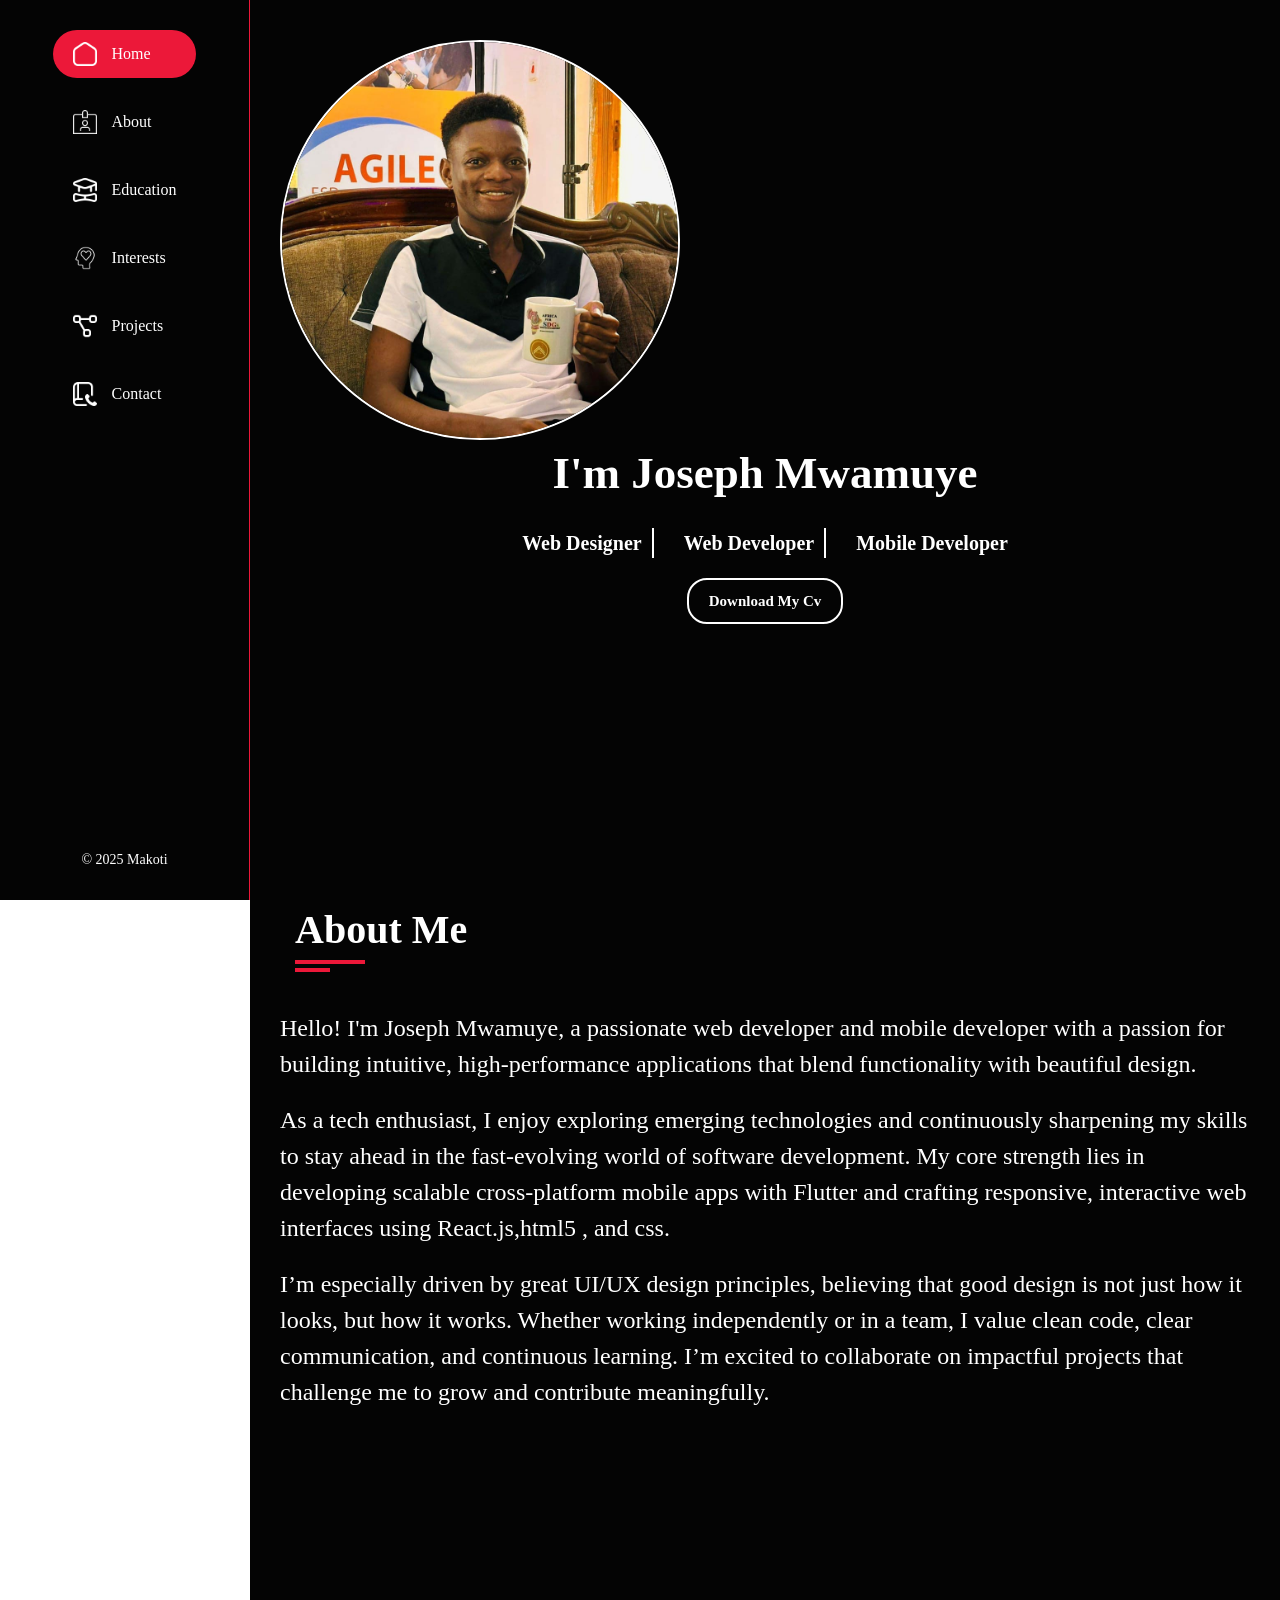
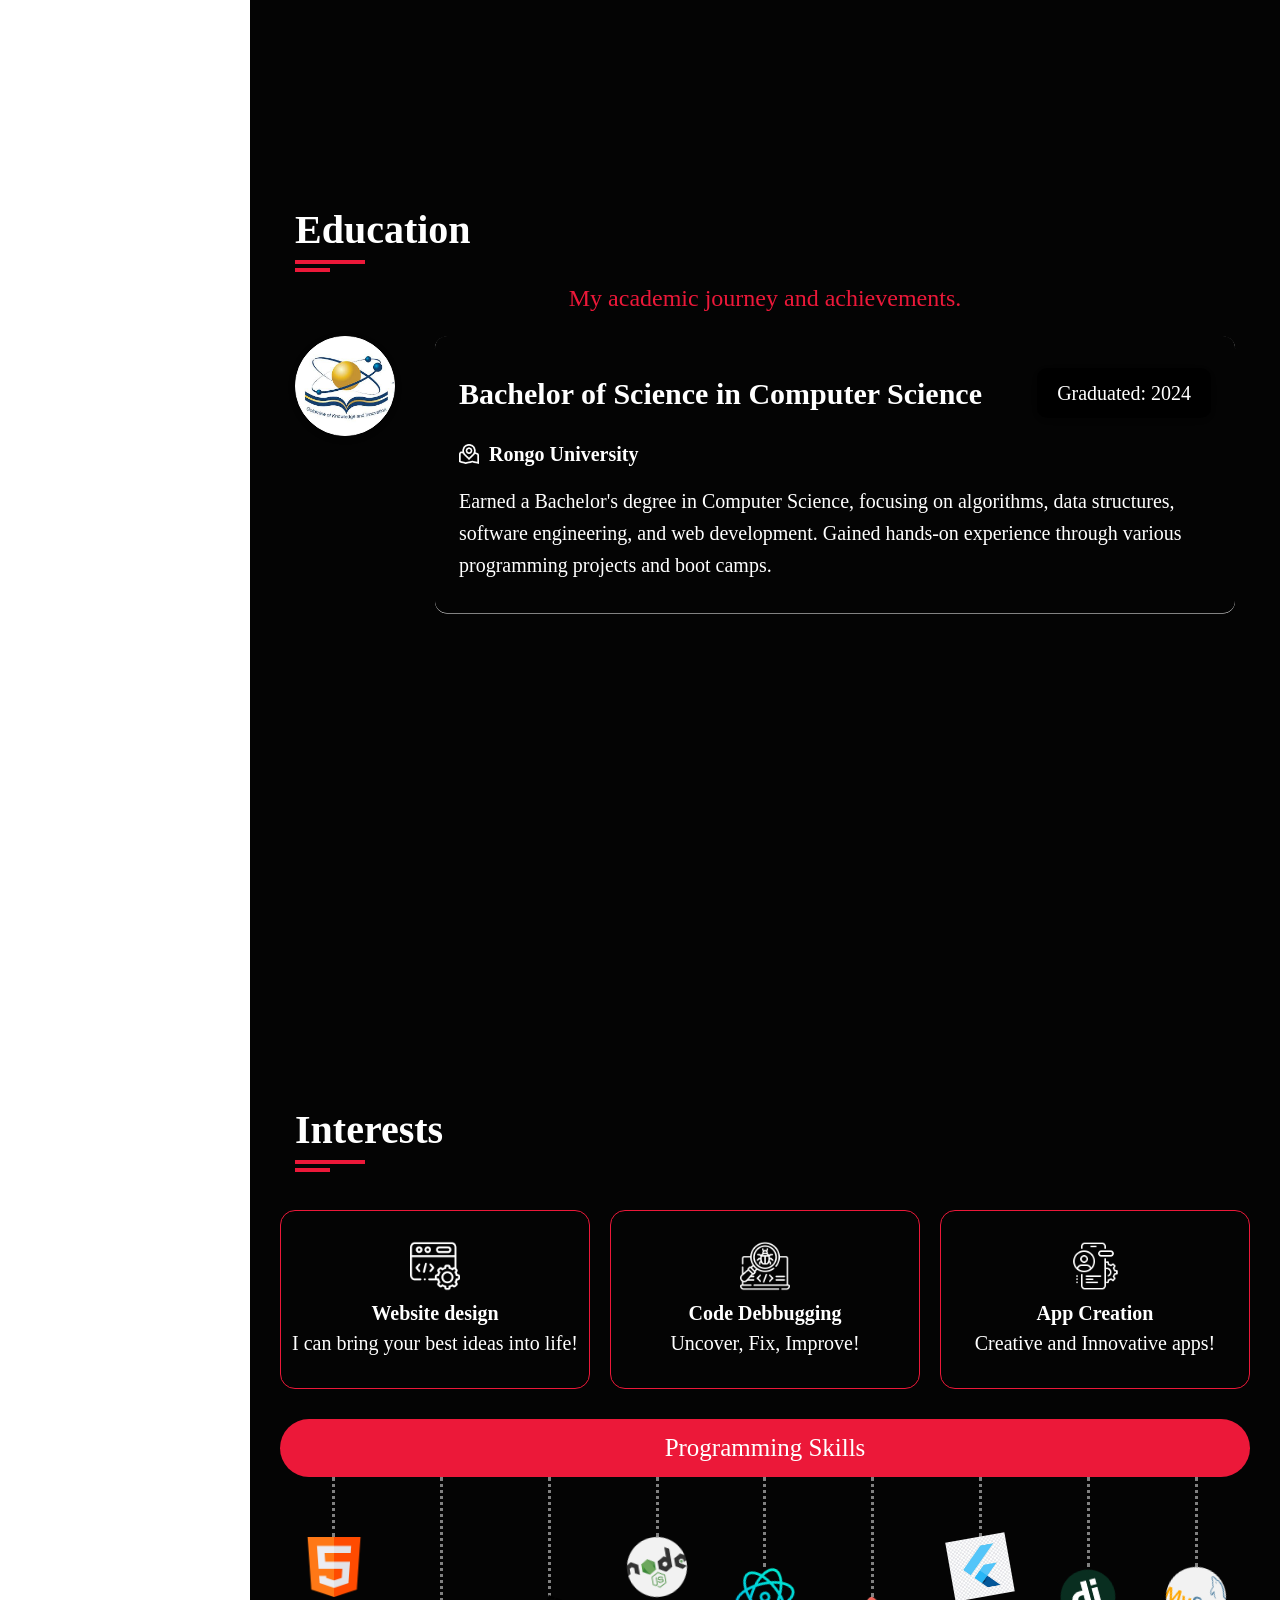
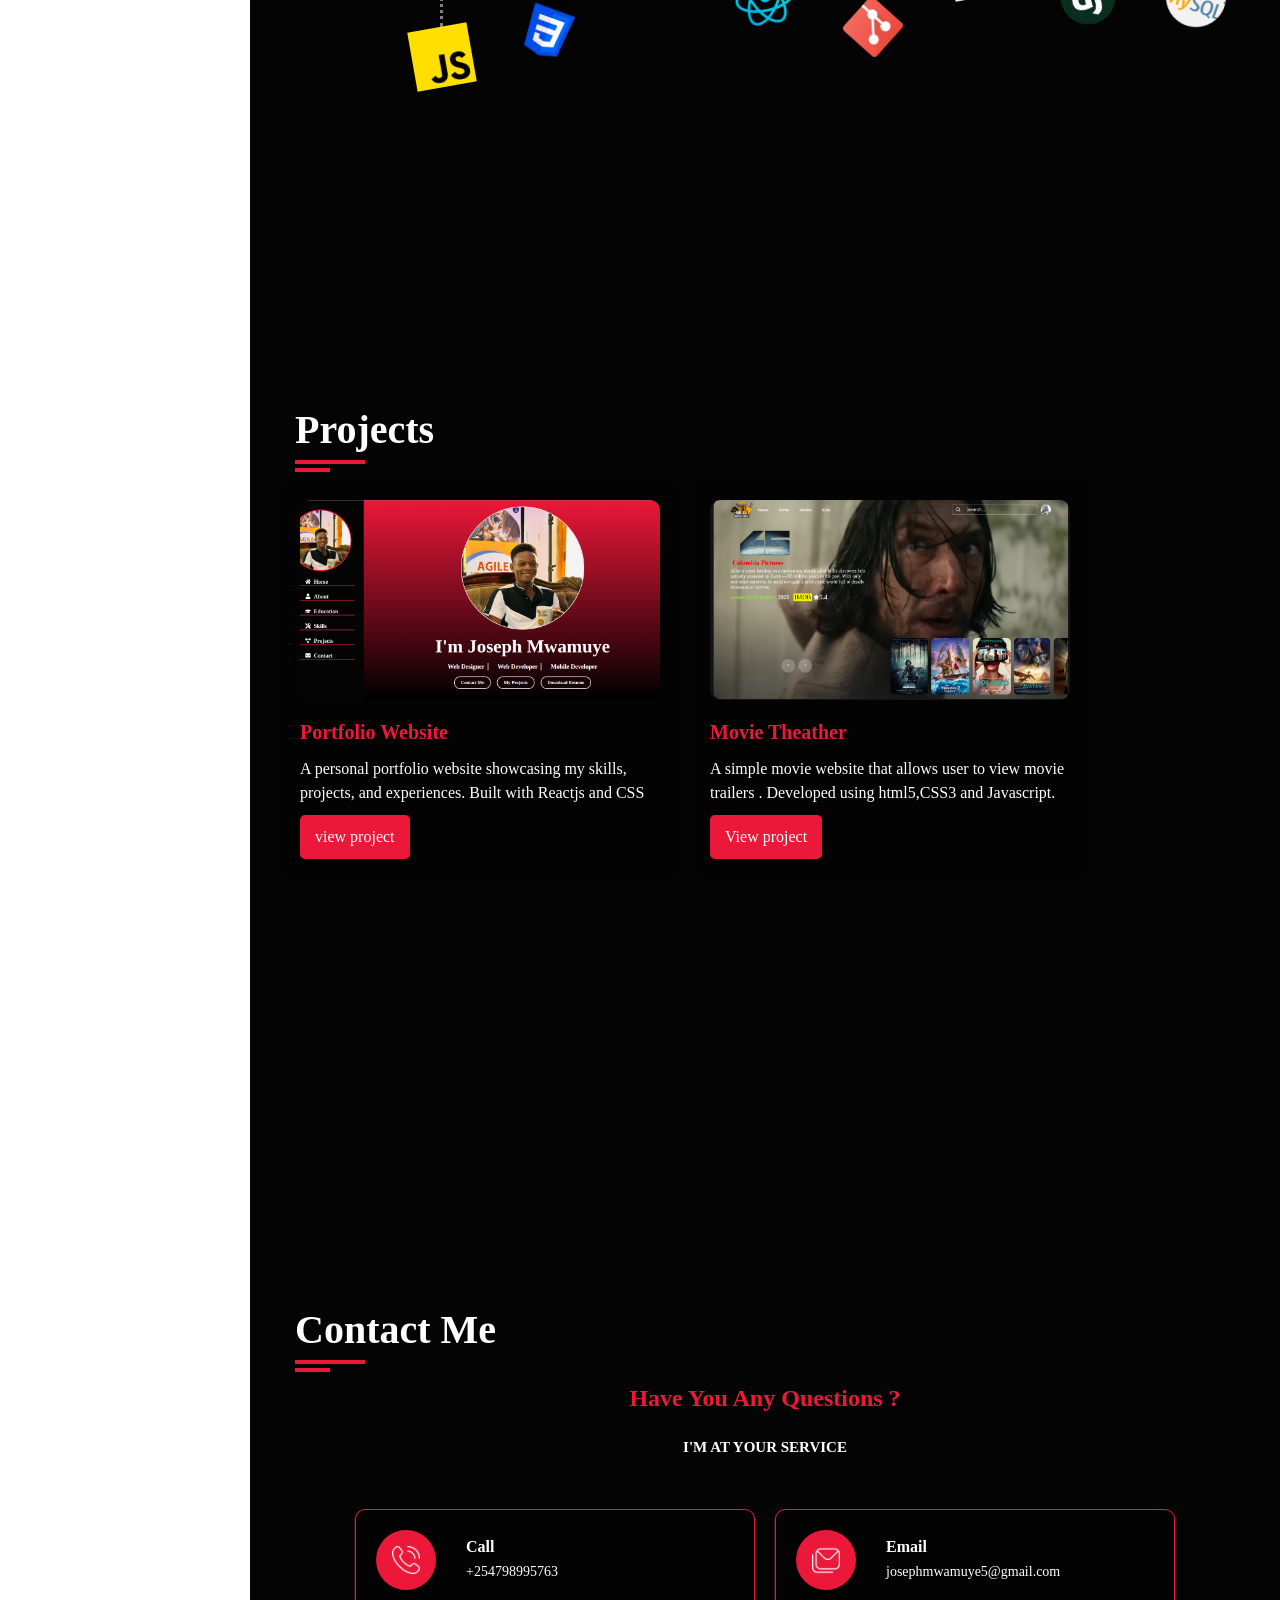
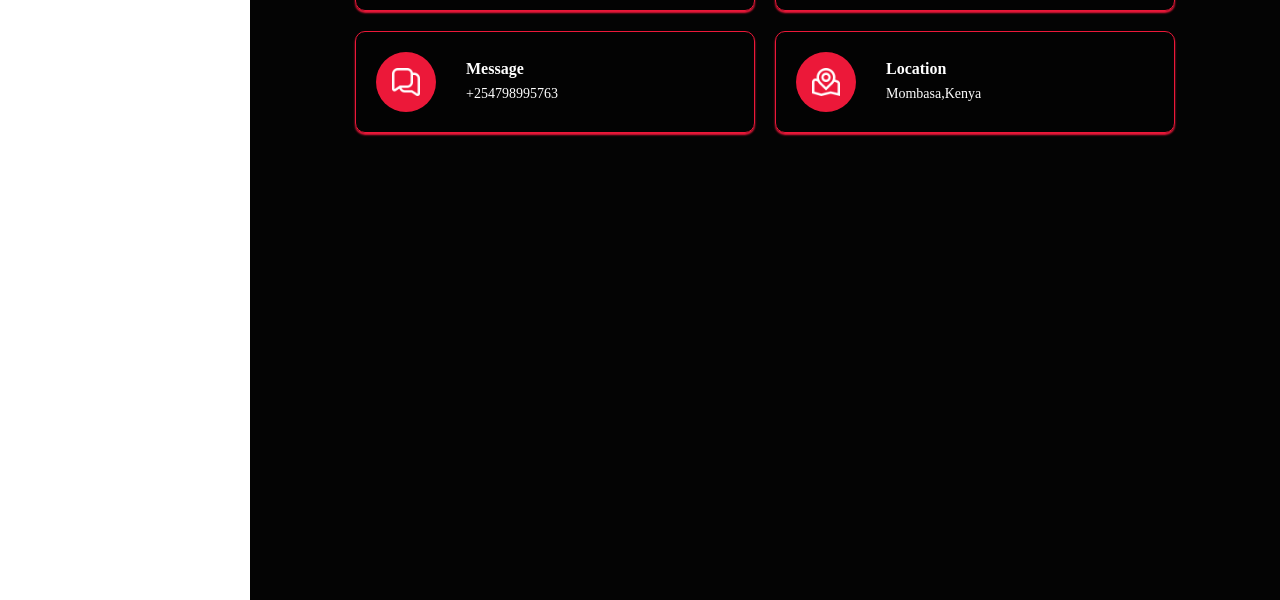
==== commit a5f0106b: "adjust html seo" ====
--- a/portfolio.html
+++ b/portfolio.html
@@ -11,6 +11,7 @@
     <div class="main-container">
       <!-- Sidebar Navigation -->
       <div class="side-nav">
+        <nav>
         <ul class="nav">
           <li>
             <a href="#home" class="active">
@@ -49,6 +50,7 @@
             </a>
           </li>
         </ul>
+        </nav>
 
         <!-- Footer -->
         <div class="footer">
@@ -280,7 +282,7 @@
                   A personal portfolio website showcasing my skills, projects,
                   and experiences. Built with Reactjs and CSS
                 </p>
-                <a href="https://my-portfolio-asgards-projects.vercel.app/"
+                <a href="https://my-portfolio-asgards-projects.vercel.app/" target="_blank"
                   >view project</a
                 >
               </div>
@@ -295,7 +297,7 @@
                   A simple movie website that allows user to view movie trailers
                   . Developed using html5,CSS3 and Javascript.
                 </p>
-                <a href="https://movie-templete-website.vercel.app/"
+                <a href="https://movie-templete-website.vercel.app/" target="_blank"
                   >View project</a
                 >
               </div>
@@ -313,7 +315,7 @@
             <h4 class="contact-sub-title">I'M AT YOUR SERVICE</h4>
             <div class="contact-details">
               <div class="contact-info">
-                <a href="tel:+254798995763" class="icon"
+                <a href="tel:+254798995763" class="icon"  target="_blank"
                   ><img src="icons/phone-call.png" alt="call"
                 /></a>
                 <div class="info">
@@ -323,7 +325,7 @@
               </div>
 
               <div class="contact-info">
-                <a href="mailto:josephmwamuye5@gmail.com" class="icon"
+                <a href="mailto:josephmwamuye5@gmail.com" class="icon" target="_blank" 
                   ><img src="icons/envelopes.png" alt="email"
                 /></a>
                 <div class="info">
@@ -333,7 +335,7 @@
               </div>
 
               <div class="contact-info">
-                <a href="https://wa.me/254798995763?text=Hello" class="icon"
+                <a href="https://wa.me/254798995763?text=Hello" target="_blank" class="icon"
                   ><img src="icons/messages.png" alt="message"
                 /></a>
                 <div class="info">
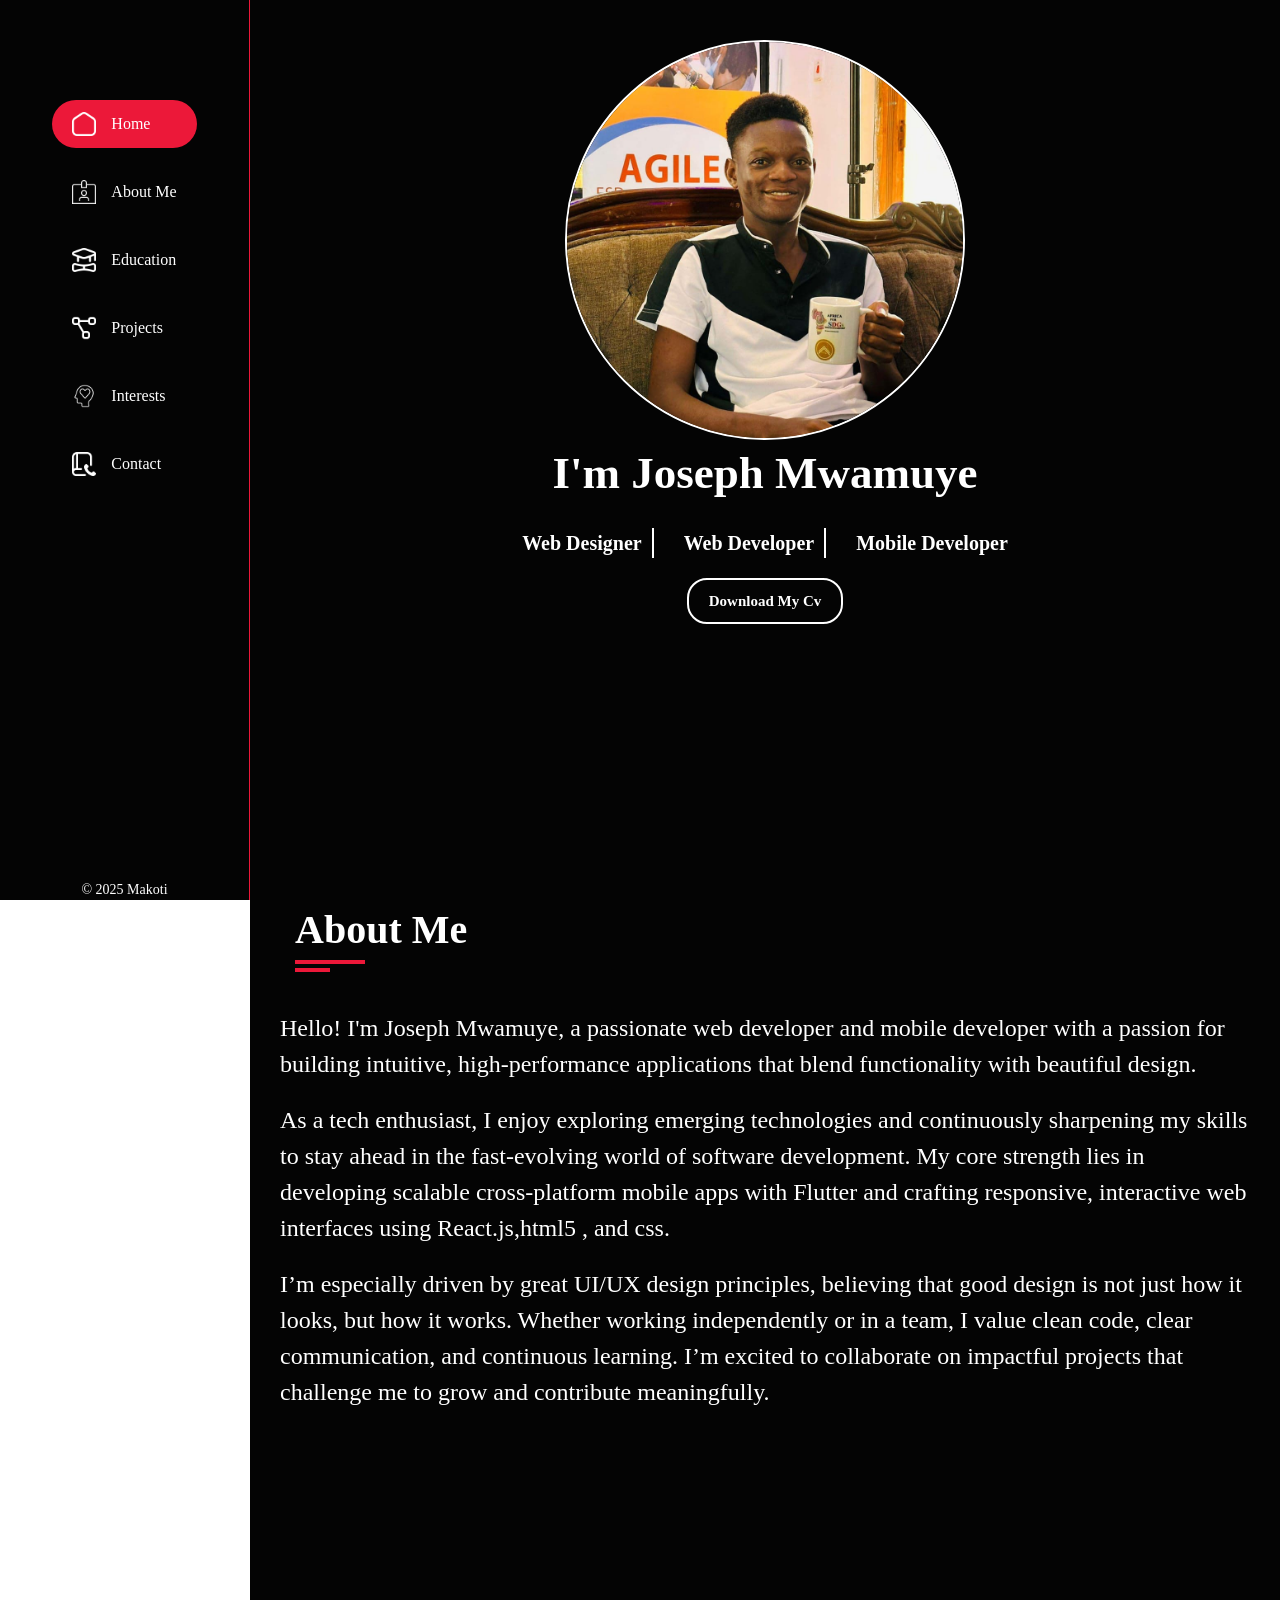
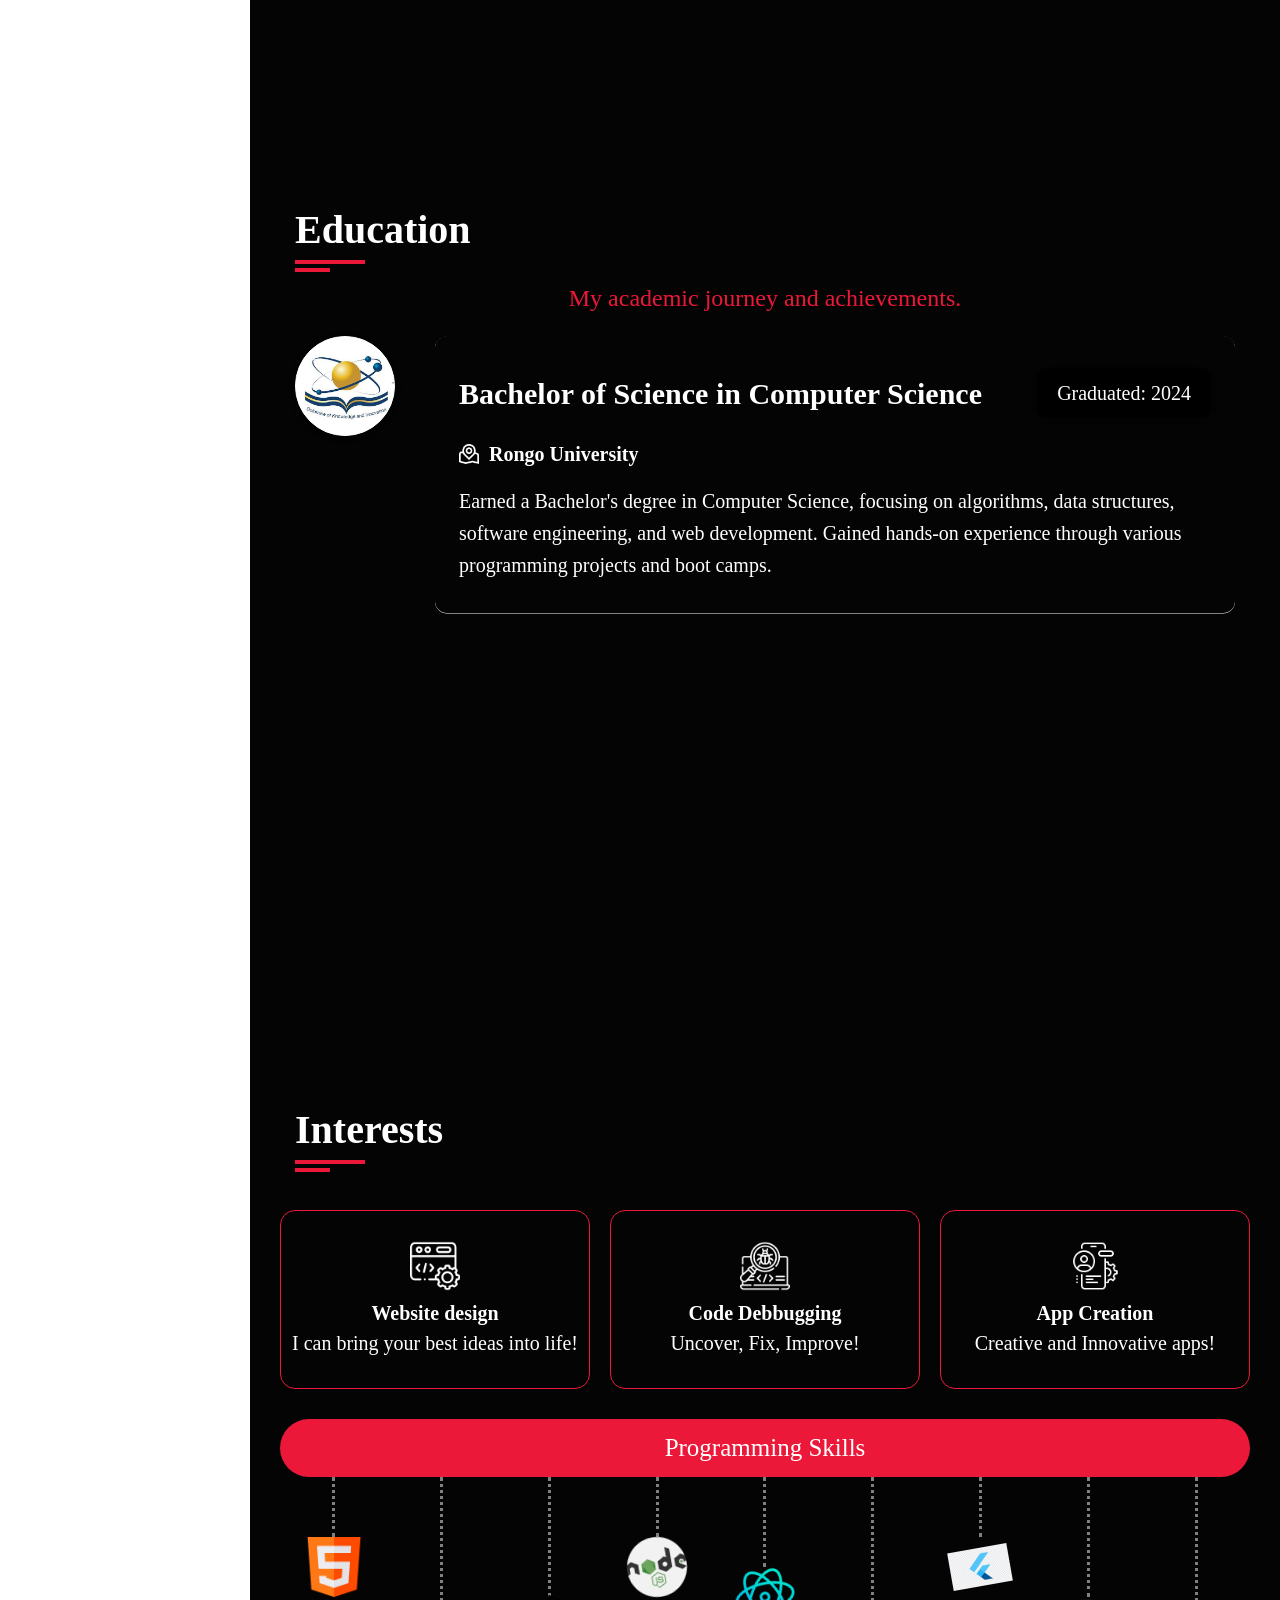
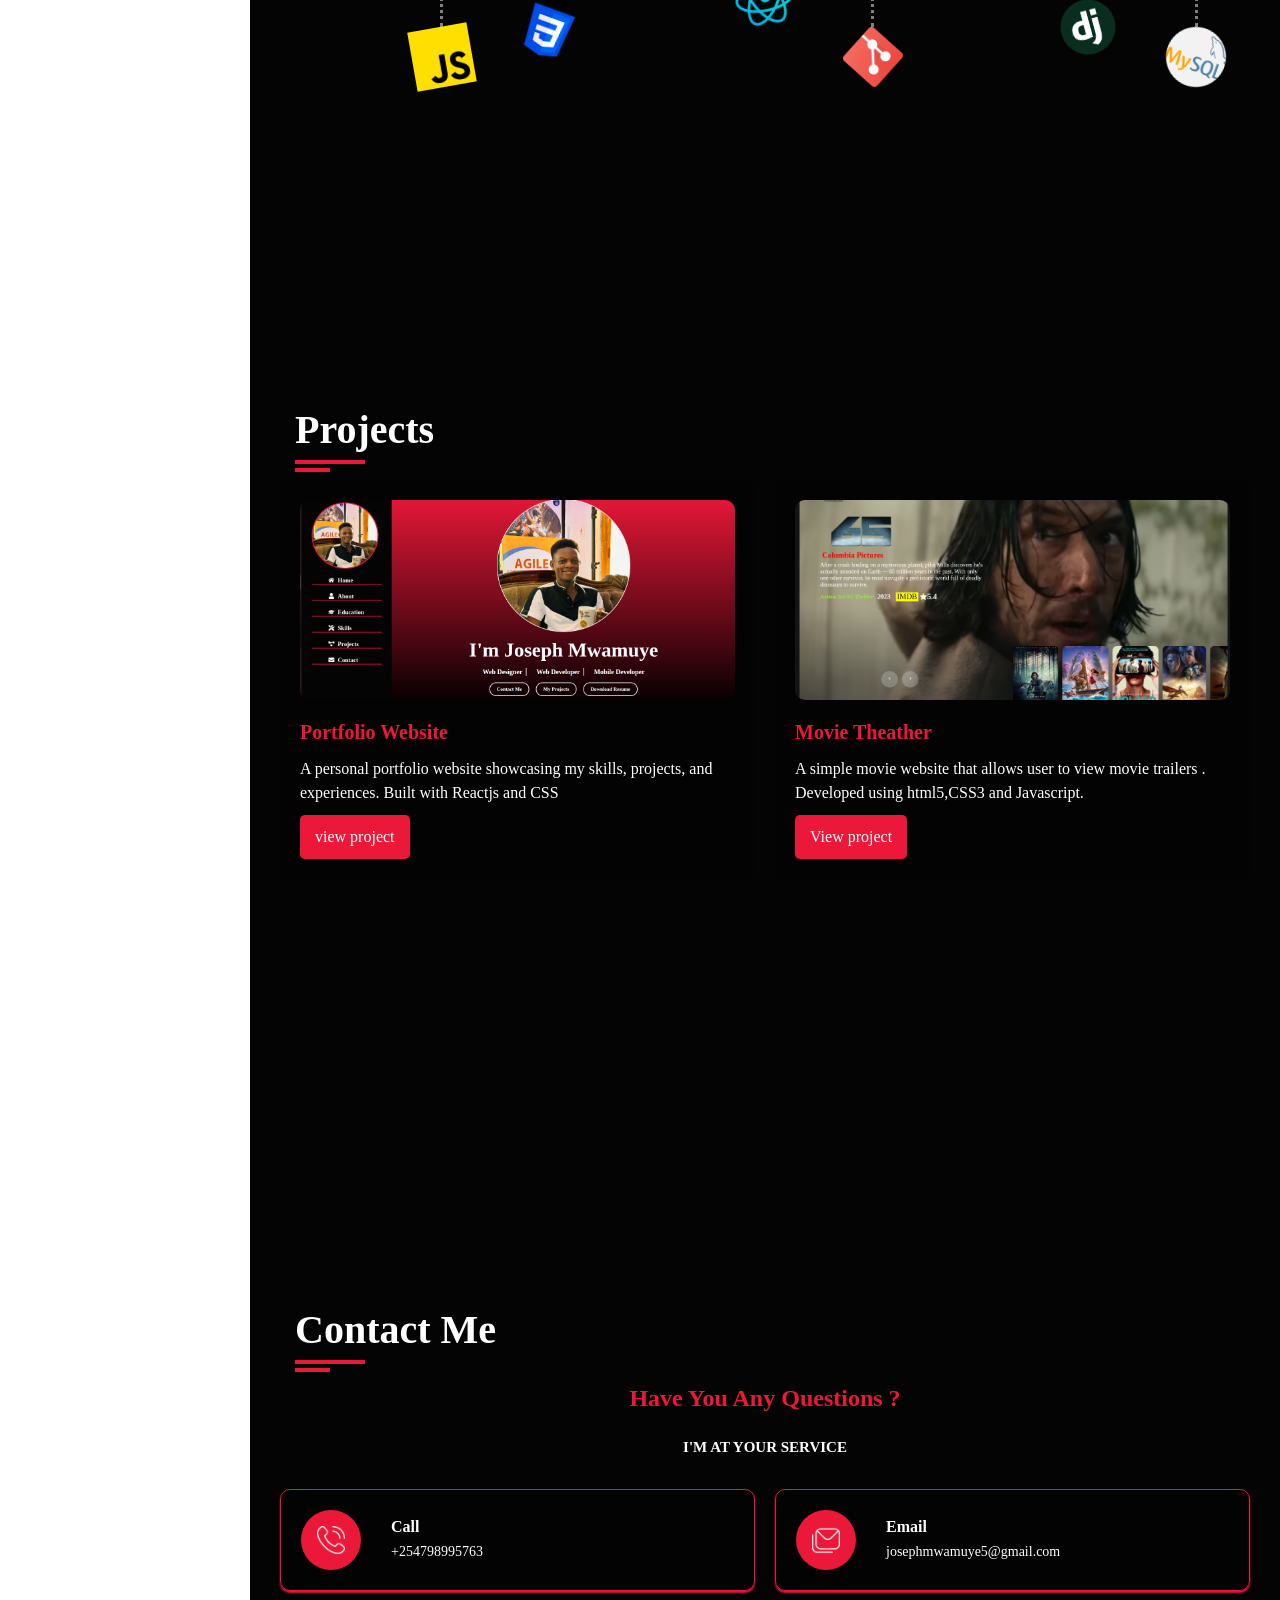
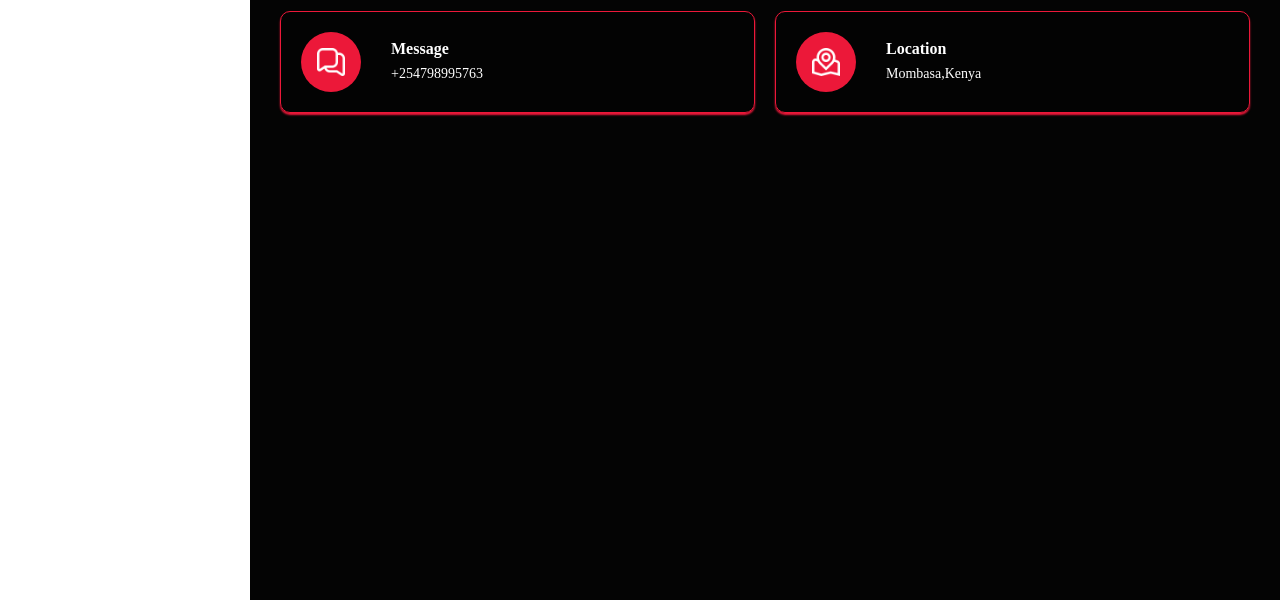
==== commit 3ee75671: "update the project structure and add a mobile menu button" ====
--- a/portfolio.html
+++ b/portfolio.html
@@ -4,52 +4,61 @@
     <meta charset="UTF-8" />
     <meta name="viewport" content="width=device-width, initial-scale=1.0" />
     <title>My Portfolio</title>
-    <link rel="stylesheet" href="portfolio.css" />
+    <link rel="stylesheet" href="css/portfolio.css" />
+    <link rel="stylesheet" href="css/responsive.css" />
   </head>
 
   <body>
     <div class="main-container">
+      <!-- Mobile Menu -->
+      <input type="checkbox" id="mobile-menu-clicked" hidden />
+      <label for="mobile-menu-clicked" class="mobile-menu-icon">
+        <span></span>
+        <span></span>
+        <span></span>
+      </label>
+      <div class="mobile-header">Mwamuye Portfolio</div>
       <!-- Sidebar Navigation -->
       <div class="side-nav">
         <nav>
-        <ul class="nav">
-          <li>
-            <a href="#home" class="active">
-              <img src="icons/house-blank.png" alt="home" />
-              <span>Home</span>
-            </a>
-          </li>
-          <li>
-            <a href="#about">
-              <img src="icons/id-card-clip-alt.png" alt="about" />
-              <span>About</span>
-            </a>
-          </li>
-          <li>
-            <a href="#education">
-              <img src="icons/student-alt.png" alt="education" />
-              <span>Education</span>
-            </a>
-          </li>
-          <li>
-            <a href="#interests">
-              <img src="icons/interest.png" alt="interests" />
-              <span>Interests</span>
-            </a>
-          </li>
-          <li>
-            <a href="#projects">
-              <img src="icons/diagram-project.png" alt="projects" />
-              <span>Projects</span>
-            </a>
-          </li>
-          <li>
-            <a href="#contact">
-              <img src="icons/phone-guide.png" alt="contact" />
-              <span>Contact</span>
-            </a>
-          </li>
-        </ul>
+          <ul class="nav">
+            <li>
+              <a href="#home" class="active">
+                <img src="assets/icons/house-blank.png" alt="home" />
+                <span>Home</span>
+              </a>
+            </li>
+            <li>
+              <a href="#about">
+                <img src="assets/icons/id-card-clip-alt.png" alt="about" />
+                <span>About Me</span>
+              </a>
+            </li>
+            <li>
+              <a href="#education">
+                <img src="assets/icons/student-alt.png" alt="education" />
+                <span>Education</span>
+              </a>
+            </li>
+            <li>
+              <a href="#projects">
+                <img src="assets/icons/diagram-project.png" alt="projects" />
+                <span>Projects</span>
+              </a>
+            </li>
+            <li>
+              <a href="#interests">
+                <img src="assets/icons/interest.png" alt="interests" />
+                <span>Interests</span>
+              </a>
+            </li>
+            <li>
+              <a href="#contact">
+                <img src="assets/icons/phone-guide.png" alt="contact" />
+                <span>Contact</span>
+              </a>
+            </li>
+          </ul>
         </nav>
 
         <!-- Footer -->
@@ -63,7 +72,7 @@
         <!-- home content -->
         <section class="home section" id="home">
           <div class="hero-section-profile">
-            <img src="images/logo.jpeg" alt="profile" />
+            <img src="assets/images/logo.jpeg" alt="profile" />
           </div>
 
           <div class="hero-section-profile-name">
@@ -76,7 +85,7 @@
 
             <div class="hero-btn desktop">
               <a
-                href="/pdf/makoti-cv.pdf"
+                href="/assets/pdf/makoti-cv.pdf"
                 class="btn"
                 download
                 rel="noopener noreferrer"
@@ -87,7 +96,7 @@
         </section>
         <!-- About Section -->
         <section class="about section" id="about">
-          <div class="container">
+          <div>
             <div class="section-title">
               <h2>About Me</h2>
             </div>
@@ -120,7 +129,7 @@
 
         <!-- Educational Background -->
         <section class="education section" id="education">
-          <div class="container">
+          <div>
             <div class="section-title">
               <h2>Education</h2>
             </div>
@@ -129,7 +138,7 @@
             </div>
             <div class="edu-section-content">
               <div class="logo">
-                <img src="images/rongo.jpg" alt="Rongo University" />
+                <img src="assets/images/rongo.jpg" alt="Rongo University" />
               </div>
 
               <div class="edu-section-desc">
@@ -139,7 +148,7 @@
                 </div>
                 <h3 class="sch">
                   <img
-                    src="icons/map-marker.png"
+                    src="assets/icons/map-marker.png"
                     alt="icon"
                     style="width: 1em; vertical-align: middle"
                   />
@@ -158,14 +167,14 @@
 
         <!-- Interests  -->
         <section class="interests section" id="interests">
-          <div class="container">
+          <div>
             <div class="section-title">
               <h2>Interests</h2>
             </div>
             <div class="interests-content">
               <div class="skill-item">
                 <div class="skill-icon">
-                  <img src="icons/coding.png" alt="" class="icon" />
+                  <img src="assets/icons/coding.png" alt="" class="icon" />
                 </div>
                 <div class="skill-text">
                   <h4>Website design</h4>
@@ -175,7 +184,7 @@
 
               <div class="skill-item">
                 <div class="skill-icon">
-                  <img src="icons/debug.png" alt="" class="icon" />
+                  <img src="assets/icons/debug.png" alt="" class="icon" />
                 </div>
                 <div class="skill-text">
                   <h4>Code Debbugging</h4>
@@ -185,7 +194,7 @@
 
               <div class="skill-item">
                 <div class="skill-icon">
-                  <img src="icons/ui-design.png" alt="" class="icon" />
+                  <img src="assets/icons/ui-design.png" alt="" class="icon" />
                 </div>
                 <div class="skill-text">
                   <h4>App Creation</h4>
@@ -201,63 +210,66 @@
               <div class="skill-hanger">
                 <div class="string h4"></div>
                 <div class="icon rotate-0">
-                  <img src="icons/html.png" alt="icon html" />
+                  <img src="assets/icons/html.png" alt="icon html" />
                 </div>
               </div>
 
               <div class="skill-hanger">
                 <div class="string h2"></div>
                 <div class="icon rotate-neg10">
-                  <img src="icons/javascript.png" alt="icon javascript" />
+                  <img
+                    src="assets/icons/javascript.png"
+                    alt="icon javascript"
+                  />
                 </div>
               </div>
 
               <div class="skill-hanger">
                 <div class="string h3"></div>
                 <div class="icon rotate-20">
-                  <img src="icons/css-3.png" alt="icon css3" />
+                  <img src="assets/icons/css-3.png" alt="icon css3" />
                 </div>
               </div>
 
               <div class="skill-hanger">
                 <div class="string h4"></div>
                 <div class="icon rotate-neg10">
-                  <img src="icons/nodejs.png" alt="icon node" />
+                  <img src="assets/icons/nodejs.png" alt="icon node" />
                 </div>
               </div>
 
               <div class="skill-hanger">
                 <div class="string h5"></div>
                 <div class="icon rotate-20">
-                  <img src="icons/react.png" alt="icon reactjs" />
-                </div>
-              </div>
-
-              <div class="skill-hanger">
-                <div class="string h3"></div>
+                  <img src="assets/icons/react.png" alt="icon reactjs" />
+                </div>
+              </div>
+
+              <div class="skill-hanger">
+                <div class="string h2"></div>
                 <div class="icon rotate-neg5">
-                  <img src="icons/git.png" alt="icon git" />
+                  <img src="assets/icons/git.png" alt="icon git" />
                 </div>
               </div>
 
               <div class="skill-hanger">
                 <div class="string h4"></div>
                 <div class="icon rotate-neg10">
-                  <img src="icons/flutter.jpg" alt="icon flutter" />
-                </div>
-              </div>
-
-              <div class="skill-hanger">
-                <div class="string h5"></div>
+                  <img src="assets/icons/flutter.jpg" alt="icon flutter" />
+                </div>
+              </div>
+
+              <div class="skill-hanger">
+                <div class="string h3"></div>
                 <div class="icon rotate-neg15">
-                  <img src="icons/django.png" alt="icon django" />
-                </div>
-              </div>
-
-              <div class="skill-hanger">
-                <div class="string h5"></div>
+                  <img src="assets/icons/django.png" alt="icon django" />
+                </div>
+              </div>
+
+              <div class="skill-hanger">
+                <div class="string h2"></div>
                 <div class="icon rotate-20">
-                  <img src="icons/mysql.png" alt="icon mysql" />
+                  <img src="assets/icons/mysql.png" alt="icon mysql" />
                 </div>
               </div>
             </div>
@@ -266,14 +278,14 @@
 
         <!-- Projects -->
         <section class="projects section" id="projects">
-          <div class="container">
+          <div>
             <div class="section-title">
               <h2>Projects</h2>
             </div>
             <div class="project-list">
               <div class="project-item">
                 <img
-                  src="images/porfolio.png"
+                  src="assets/images/porfolio.png"
                   alt="project sample image"
                   class="project-sample-image"
                 />
@@ -282,13 +294,15 @@
                   A personal portfolio website showcasing my skills, projects,
                   and experiences. Built with Reactjs and CSS
                 </p>
-                <a href="https://my-portfolio-asgards-projects.vercel.app/" target="_blank"
+                <a
+                  href="https://my-portfolio-asgards-projects.vercel.app/"
+                  target="_blank"
                   >view project</a
                 >
               </div>
               <div class="project-item">
                 <img
-                  src="images/cinema.png"
+                  src="assets/images/cinema.png"
                   alt="project sample image"
                   class="project-sample-image"
                 />
@@ -297,7 +311,9 @@
                   A simple movie website that allows user to view movie trailers
                   . Developed using html5,CSS3 and Javascript.
                 </p>
-                <a href="https://movie-templete-website.vercel.app/" target="_blank"
+                <a
+                  href="https://movie-templete-website.vercel.app/"
+                  target="_blank"
                   >View project</a
                 >
               </div>
@@ -307,7 +323,7 @@
 
         <!-- Contact Me -->
         <section class="contact section" id="contact">
-          <div class="container">
+          <div>
             <div class="section-title">
               <h2>Contact Me</h2>
             </div>
@@ -315,8 +331,8 @@
             <h4 class="contact-sub-title">I'M AT YOUR SERVICE</h4>
             <div class="contact-details">
               <div class="contact-info">
-                <a href="tel:+254798995763" class="icon"  target="_blank"
-                  ><img src="icons/phone-call.png" alt="call"
+                <a href="tel:+254798995763" class="icon" target="_blank"
+                  ><img src="assets/icons/phone-call.png" alt="call"
                 /></a>
                 <div class="info">
                   <h4>Call</h4>
@@ -325,8 +341,11 @@
               </div>
 
               <div class="contact-info">
-                <a href="mailto:josephmwamuye5@gmail.com" class="icon" target="_blank" 
-                  ><img src="icons/envelopes.png" alt="email"
+                <a
+                  href="mailto:josephmwamuye5@gmail.com"
+                  class="icon"
+                  target="_blank"
+                  ><img src="assets/icons/envelopes.png" alt="email"
                 /></a>
                 <div class="info">
                   <h4>Email</h4>
@@ -335,8 +354,11 @@
               </div>
 
               <div class="contact-info">
-                <a href="https://wa.me/254798995763?text=Hello" target="_blank" class="icon"
-                  ><img src="icons/messages.png" alt="message"
+                <a
+                  href="https://wa.me/254798995763?text=Hello"
+                  target="_blank"
+                  class="icon"
+                  ><img src="assets/icons/messages.png" alt="message"
                 /></a>
                 <div class="info">
                   <h4>Message</h4>
@@ -346,7 +368,7 @@
 
               <div class="contact-info">
                 <div class="icon">
-                  <img src="icons/map-marker.png" alt="Location" />
+                  <img src="assets/icons/map-marker.png" alt="Location" />
                 </div>
                 <div class="info">
                   <h4>Location</h4>
--- a/css/portfolio.css
+++ b/css/portfolio.css
@@ -0,0 +1,584 @@
+:root {
+  --skin-color: #ec1839;
+  --main-bg: rgba(0, 0, 0, 0.986);
+  --text-color: white;
+  --light-color: rgba(0, 0, 0, 0.342);
+  --grey-color50: grey;
+}
+* {
+  padding: 0;
+  margin: 0;
+  outline: none;
+  text-decoration: none;
+  box-sizing: border-box;
+}
+body {
+  font-size: 16px;
+  padding: 0;
+  margin: 0;
+  line-height: 1.5;
+}
+::before,
+::after {
+  box-sizing: border-box;
+}
+html {
+  scroll-behavior: smooth;
+}
+
+.section {
+  background-color: var(--main-bg);
+  min-height: 100vh;
+  display: block;
+  position: relative;
+  opacity: 1;
+  padding: 0 30px;
+  margin-left: 250px;
+  z-index: 0;
+  overflow-y: auto;
+  transition: all 0.3s ease;
+}
+
+.section-title {
+  padding-left: 15px;
+  padding-right: 15px;
+}
+.section-title h2 {
+  font-size: 40px;
+  font-weight: 700;
+  position: relative;
+  color: var(--text-color);
+  margin-bottom: 20px;
+}
+.section-title h2::before {
+  content: "";
+  position: absolute;
+  width: 70px;
+  height: 4px;
+  background-color: var(--skin-color);
+  top: 100%;
+  left: 0;
+}
+
+.section-title h2::after {
+  content: "";
+  position: absolute;
+  width: 35px;
+  height: 4px;
+  background-color: var(--skin-color);
+  top: 100%;
+  left: 0;
+  margin-top: 8px;
+}
+
+/* navigation sidebar */
+ul {
+  list-style: none;
+  padding: 0;
+  margin: 0;
+}
+
+a {
+  text-decoration: none;
+}
+.side-nav {
+  width: 250px;
+  position: fixed;
+  background: var(--main-bg);
+  left: 0;
+  top: 0;
+  height: 100vh;
+  display: flex;
+  flex-direction: column;
+  align-items: center;
+  border-right: 1px solid var(--skin-color);
+  z-index: 100;
+  padding-top: 100px;
+  transition: transform 0.3s ease;
+}
+
+/* Nav List */
+.side-nav .nav {
+  display: flex;
+  flex-direction: column;
+  gap: 20px;
+  width: 100%;
+}
+
+.side-nav .nav li {
+  width: 100%;
+}
+
+.side-nav .nav li a {
+  display: flex;
+  align-items: center;
+  gap: 15px;
+  padding: 12px 20px;
+  border-radius: 30px;
+  font-size: 16px;
+  font-weight: 500;
+  color: var(--text-color);
+  transition: background 0.3s ease, color 0.3s ease;
+}
+
+.side-nav .nav li a:hover,
+.side-nav .nav li a.active {
+  background-color: var(--skin-color);
+  color: white;
+}
+
+.side-nav .nav li a img {
+  width: 24px;
+  height: 24px;
+  object-fit: contain;
+  filter: brightness(0) invert(1);
+}
+
+/* Mobile Menu Icon */
+.mobile-menu-icon {
+  position: fixed;
+  top: 15px;
+  left: 15px;
+  width: 30px;
+  height: 25px;
+  display: none;
+  flex-direction: column;
+  justify-content: space-between;
+  cursor: pointer;
+  z-index: 1001;
+}
+
+.mobile-menu-icon span {
+  background: var(--skin-color);
+  height: 3px;
+  width: 100%;
+  border-radius: 2px;
+}
+
+/* Transform to Close Icon when Checked */
+#mobile-menu-clicked:checked + .mobile-menu-icon span:nth-child(1) {
+  transform: rotate(45deg) translateY(8px);
+}
+
+#mobile-menu-clicked:checked + .mobile-menu-icon span:nth-child(2) {
+  opacity: 0;
+}
+
+#mobile-menu-clicked:checked + .mobile-menu-icon span:nth-child(3) {
+  transform: rotate(-45deg) translateY(-8px);
+}
+
+.mobile-header {
+  display: none;
+  position: fixed;
+  top: 0;
+  left: 60px; /* space from menu icon */
+  height: 60px;
+  width: calc(100% - 60px);
+  background-color: var(--main-bg);
+  color: var(--text-color);
+  font-size: 20px;
+  font-weight: bold;
+  align-items: center;
+  padding-left: 20px;
+  z-index: 999;
+}
+
+/* Footer */
+.side-nav .footer {
+  text-align: center;
+  margin-top: auto;
+  font-size: 14px;
+  color: var(--text-color);
+  padding-top: 20px;
+}
+/* home css */
+.hero {
+  background: var(--skin-gradient);
+  color: var(--text-color);
+  align-items: center;
+  display: flex;
+  flex-direction: column;
+  padding: 20px;
+  min-height: 100vh;
+  box-sizing: border-box;
+  position: relative;
+}
+.hero-section-profile {
+  width: 400px;
+  height: 400px;
+  border-radius: 50%;
+  overflow: hidden;
+  border: 2px solid var(--text-color);
+  margin: 40px auto 0 auto;
+}
+
+.hero-section-profile img {
+  width: 100%;
+  height: 100%;
+  object-fit: cover;
+}
+
+.hero-section-profile-name {
+  font-size: 30px;
+  font-weight: 600;
+  text-align: center;
+  color: var(--text-color);
+}
+
+.hero-section-descriptions {
+  display: flex;
+  justify-content: center;
+  text-align: center;
+  margin-top: 20px;
+  color: var(--text-color);
+}
+
+.hero-section-descriptions h2 {
+  margin: 0 10px;
+  border-right: 2px solid var(--text-color);
+  padding: 0 10px;
+  font-size: 20px;
+}
+
+.hero-section-descriptions h2:last-child {
+  border-right: none;
+}
+
+.hero-btn {
+  display: flex;
+  justify-content: center;
+  margin-top: 20px;
+  font-size: 15px;
+  font-weight: 600;
+  gap: 20px;
+}
+
+.hero-btn .btn {
+  text-decoration: none;
+  color: var(--text-color);
+  background-color: transparent;
+  border: 2px solid var(--text-color);
+  padding: 10px 20px;
+  border-radius: 20px;
+}
+
+/* About css */
+.about .about-content {
+  margin-top: 50px;
+}
+.about .about-content p {
+  color: var(--text-color);
+  text-align: start;
+  font-size: 24px;
+  margin-top: 20px;
+  margin-bottom: 20px;
+}
+
+/* Educational Background */
+.education .education-title {
+  color: var(--skin-color);
+  text-align: center;
+  font-size: 24px;
+  margin-bottom: 20px;
+}
+
+.education .edu-section-content {
+  display: flex;
+  justify-content: center;
+  gap: 20px;
+  flex-wrap: wrap;
+}
+
+.education .logo {
+  width: 100px;
+  height: 100px;
+  border-radius: 50%;
+  background-color: var(--text-color);
+  display: flex;
+  justify-content: center;
+  align-items: center;
+  overflow: hidden;
+  box-shadow: 0 2px 8px rgba(0, 0, 0, 0.08);
+  margin-right: 20px;
+  border: 1px solid var(--text-color);
+}
+
+.education .logo img {
+  width: 100%;
+  height: 100%;
+  object-fit: cover;
+}
+
+.education .edu-section-desc {
+  width: 100%;
+  max-width: 800px;
+  border-radius: 12px;
+  padding: 32px 24px;
+  display: flex;
+  flex-direction: column;
+  justify-content: center;
+  align-items: flex-start;
+  gap: 16px;
+  box-shadow: 0 0.5px var(--text-color);
+  z-index: 999;
+  color: var(--text-color);
+}
+
+.education .edu-section-title {
+  display: flex;
+  flex-wrap: wrap;
+  justify-content: space-between;
+  align-items: center;
+  width: 100%;
+  color: var(--text-color);
+  font-size: 20px;
+}
+
+.education .edu-section-title span {
+  font-size: 20px;
+  color: var(--text-color);
+  margin-left: auto;
+  padding: 10px 20px;
+  border-radius: 10px;
+  background-color: var(--main-bg);
+  box-shadow: 0 2px 8px rgba(0, 0, 0, 0.04);
+}
+
+.education .sch img {
+  filter: brightness(0) invert(1);
+}
+
+.education .sch {
+  font-size: 20px;
+  margin-top: 5px;
+  color: var(--text-color);
+  display: flex;
+  align-items: center;
+  gap: 10px;
+}
+
+.education .edu-section-desc p {
+  font-size: 20px;
+  line-height: 1.6;
+}
+
+/* Interest */
+.interests-content {
+  margin-top: 50px;
+  display: grid;
+  align-items: center;
+  gap: 20px;
+  grid-template-columns: repeat(auto-fit, minmax(300px, 1fr));
+}
+
+.interests-content .skill-item {
+  color: var(--text-color);
+  border: 1px solid var(--skin-color);
+  padding: 30px 10px;
+  text-align: center;
+  border-radius: 15px;
+}
+
+.interests-content .skill-item .skill-icon {
+  justify-self: center;
+}
+
+.interests-content .skill-item .skill-icon img {
+  width: 50px;
+  height: 50px;
+  object-fit: contain;
+  filter: brightness(0) invert(1);
+}
+
+.interests-content .skill-item .skill-text {
+  text-align: center;
+  font-size: 20px;
+}
+
+/* Interest Skills*/
+.skills .programming-title {
+  color: var(--text-color);
+  background-color: var(--skin-color);
+  padding: 10px 30px;
+  text-align: center;
+  margin-top: 30px;
+  border-radius: 30px;
+  font-size: 25px;
+}
+
+.skills .skill-ceiling {
+  display: flex;
+  justify-content: space-around;
+  align-items: flex-start;
+  height: 300px;
+  position: relative;
+}
+
+.skills .skill-hanger {
+  display: flex;
+  flex-direction: column;
+  align-items: center;
+  position: relative;
+}
+
+.skills .string {
+  height: 150px;
+  border-left: 3px dotted var(--grey-color50);
+}
+
+.skills .icon {
+  width: 60px;
+  height: 60px;
+}
+
+.skills .icon img {
+  width: 100%;
+  height: 100%;
+  object-fit: contain;
+}
+
+.skills .string.h1 {
+  height: 100px;
+}
+.skills .string.h2 {
+  height: 150px;
+}
+.skills .string.h3 {
+  height: 120px;
+}
+.skills .string.h4 {
+  height: 60px;
+}
+.skills .string.h5 {
+  height: 90px;
+}
+
+.skills .rotate-0 {
+  transform: rotate(0deg);
+}
+.skills .rotate-5 {
+  transform: rotate(5deg);
+}
+.skills .rotate-7 {
+  transform: rotate(7deg);
+}
+.skills .rotate-12 {
+  transform: rotate(12deg);
+}
+.skills .rotate-20 {
+  transform: rotate(20deg);
+}
+.skills .rotate-neg5 {
+  transform: rotate(-3deg);
+}
+.skills .rotate-neg10 {
+  transform: rotate(-10deg);
+}
+.skills .rotate-neg15 {
+  transform: rotate(-15deg);
+}
+/* Projects css */
+.projects .project-list {
+  display: grid;
+  align-items: center;
+  gap: 20px;
+  grid-template-columns: repeat(auto-fit, minmax(300px, 1fr));
+}
+.projects .project-list .project-item {
+  background-color: var(--light-color);
+  border-radius: 10px;
+  padding: 20px;
+  margin-bottom: 20px;
+  color: var(--text-color);
+}
+.projects .project-list .project-item img {
+  width: 100%;
+  height: 200px;
+  object-fit: cover;
+  border-radius: 10px;
+}
+.projects .project-list .project-item h3 {
+  font-size: 20px;
+  margin-top: 10px;
+  color: var(--skin-color);
+}
+.projects .project-list .project-item p {
+  font-size: 16px;
+  margin-top: 10px;
+  color: var(--text-color);
+}
+.projects .project-list .project-item a {
+  display: inline-block;
+  margin-top: 10px;
+  padding: 10px 15px;
+  background-color: var(--skin-color);
+  color: white;
+  border-radius: 5px;
+  text-decoration: none;
+  font-size: 16px;
+  transition: background-color 0.3s ease;
+}
+.projects .project-list .project-item a:hover {
+  background-color: var(--main-bg);
+}
+/* Contact css*/
+.contact-title {
+  color: var(--skin-color);
+  text-align: center;
+  font-size: 24px;
+  margin-bottom: 20px;
+}
+.contact-sub-title {
+  color: var(--text-color);
+  text-align: center;
+  font-size: 15px;
+  margin-bottom: 30px;
+}
+.contact .contact-details {
+  display: grid;
+  align-items: center;
+  gap: 20px;
+  grid-template-columns: repeat(auto-fit, minmax(400px, 1fr));
+}
+
+.contact .contact-info {
+  background-color: var(--light-color);
+  border-radius: 10px;
+  padding: 20px;
+  display: flex;
+  align-items: center;
+  gap: 15px;
+  box-shadow: 0 2px 2px var(--skin-color);
+  border: 1px solid var(--skin-color);
+}
+.contact .contact-info .icon {
+  display: flex;
+  align-items: center;
+  justify-content: center;
+  width: 60px;
+  height: 60px;
+  background-color: var(--skin-color);
+  border-radius: 50%;
+  margin-right: 15px;
+}
+
+.contact .contact-info .icon img {
+  width: 28px;
+  height: 28px;
+  object-fit: contain;
+  filter: brightness(0) invert(1);
+}
+
+.contact .contact-info h4 {
+  font-size: 16px;
+  font-weight: 700;
+  color: var(--text-color);
+  text-transform: capitalize;
+}
+.contact .contact-info p {
+  font-size: 14px;
+  line-height: 25px;
+  color: var(--text-color);
+  font-weight: 400;
+}
--- a/css/responsive.css
+++ b/css/responsive.css
@@ -0,0 +1,67 @@
+/* rwd mobile and tablet */
+
+@media (max-width: 991px) {
+  .section {
+    margin-left: 0;
+    padding: 60px 20px;
+  }
+  .mobile-menu-icon {
+    display: flex;
+  }
+
+  .side-nav {
+    transform: translateX(-100%);
+    z-index: 1000;
+  }
+
+  #mobile-menu-clicked:checked ~ .side-nav {
+    transform: translateX(0);
+  }
+  .mobile-header {
+    display: flex;
+    justify-content: end;
+    align-items: center;
+    padding: 0 20px;
+    font-size: 20px;
+  }
+
+  /* Educational Background */
+  .education .edu-section-content {
+    gap: 0;
+    flex-wrap: nowrap;
+    padding: 0;
+    margin: 0;
+  }
+  .education .logo {
+    width: 70px;
+    height: 70px;
+    margin-right: -30px;
+    margin-top: -30px;
+  }
+  .education .edu-section-title span {
+    text-align: start;
+    padding: 0;
+    margin-left: 0;
+  }
+  /* Interest Skills*/
+  .skills .string.h2 {
+    height: 200px;
+  }
+  .skills .string.h4 {
+    height: 30px;
+  }
+  .skills .string.h5 {
+    height: 100px;
+  }
+
+  .skills .icon {
+    width: 30px;
+    height: 30px;
+  }
+}
+/* large screens */
+@media (min-width: 992px) {
+  #mobile-menu-clicked {
+    display: none;
+  }
+}
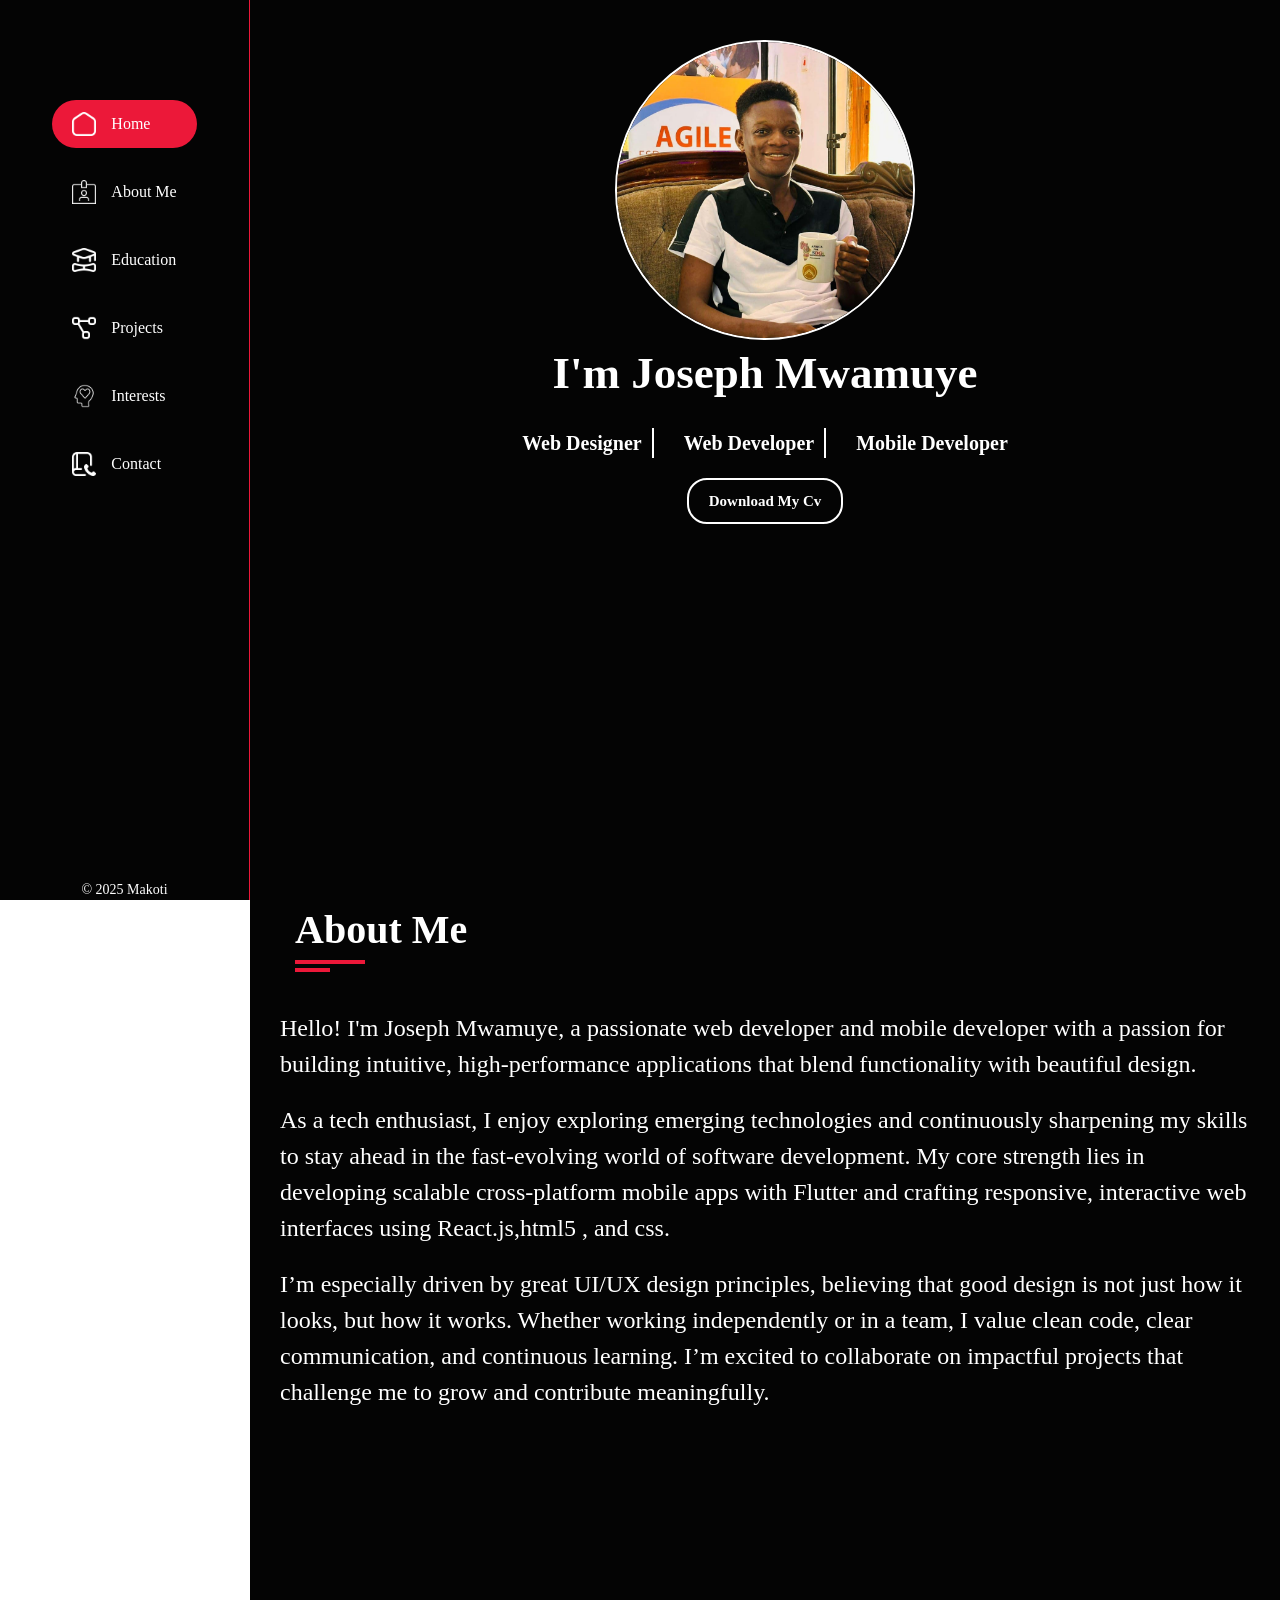
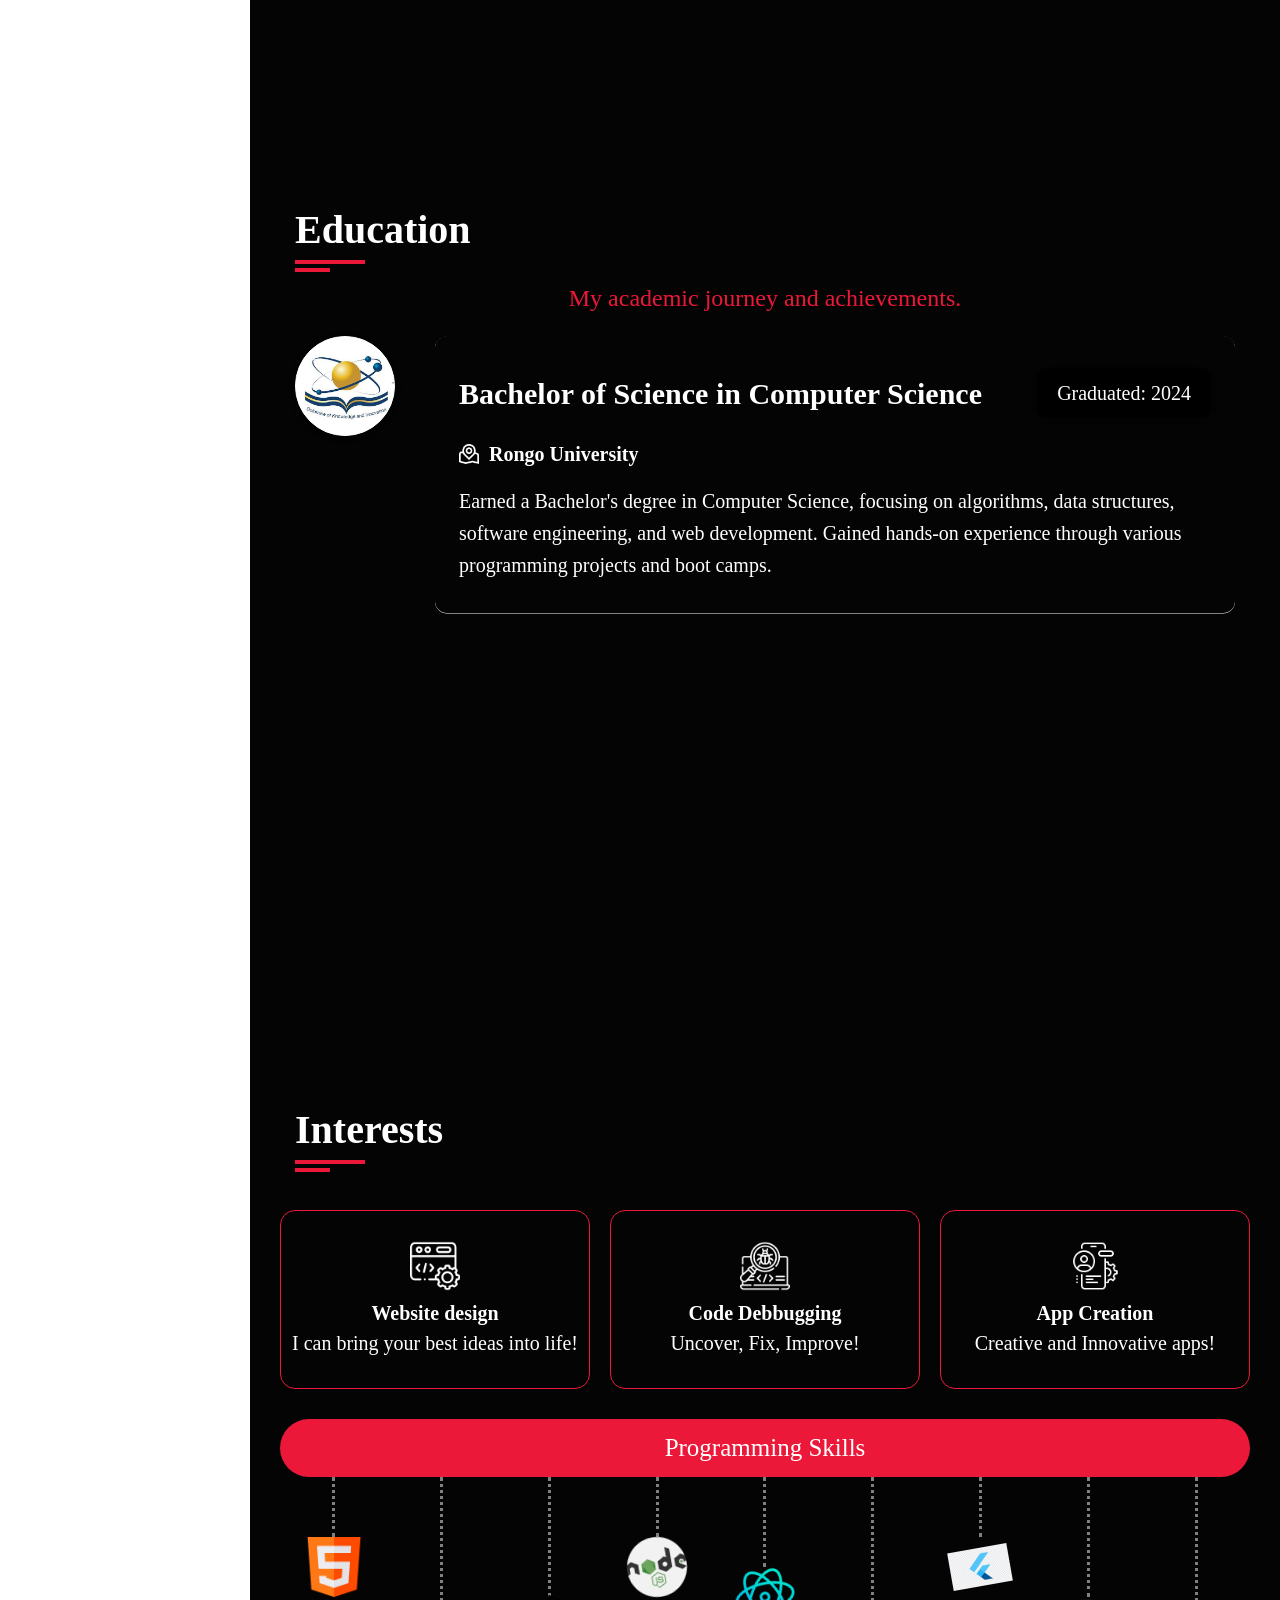
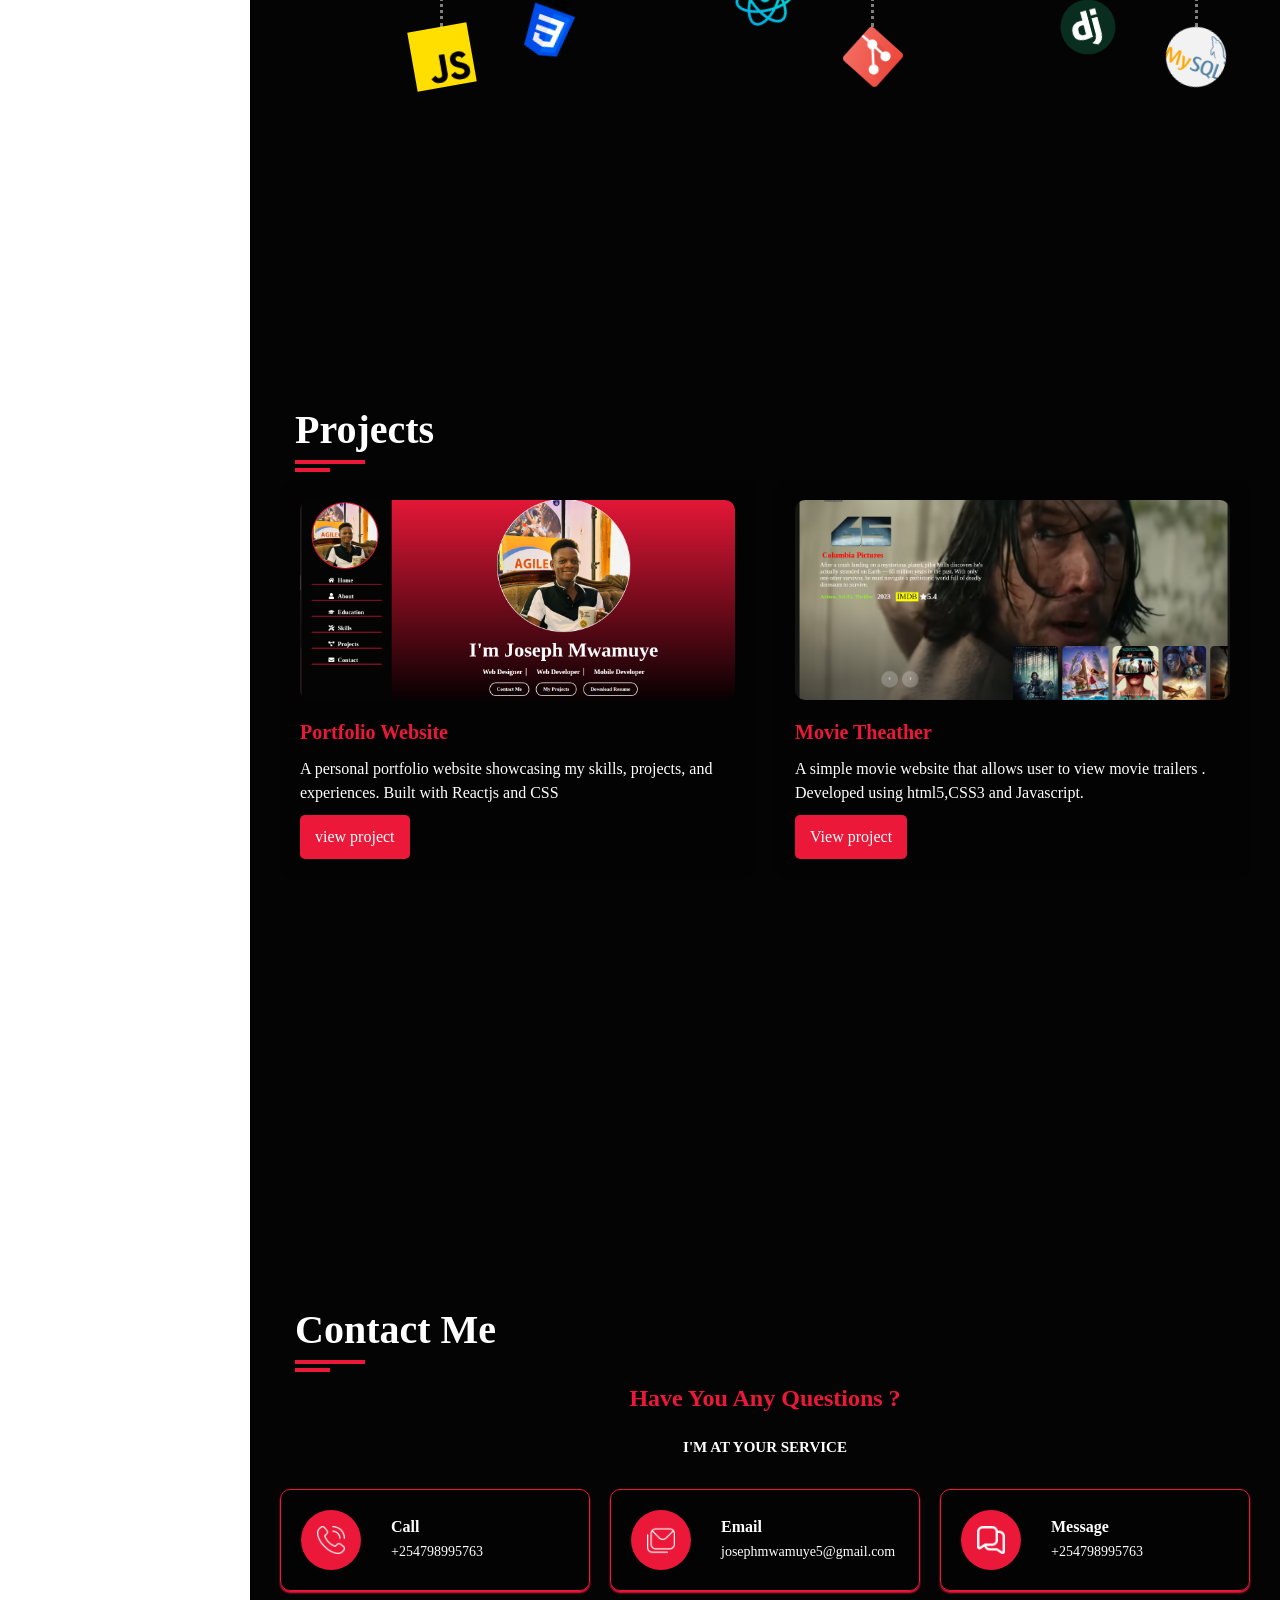
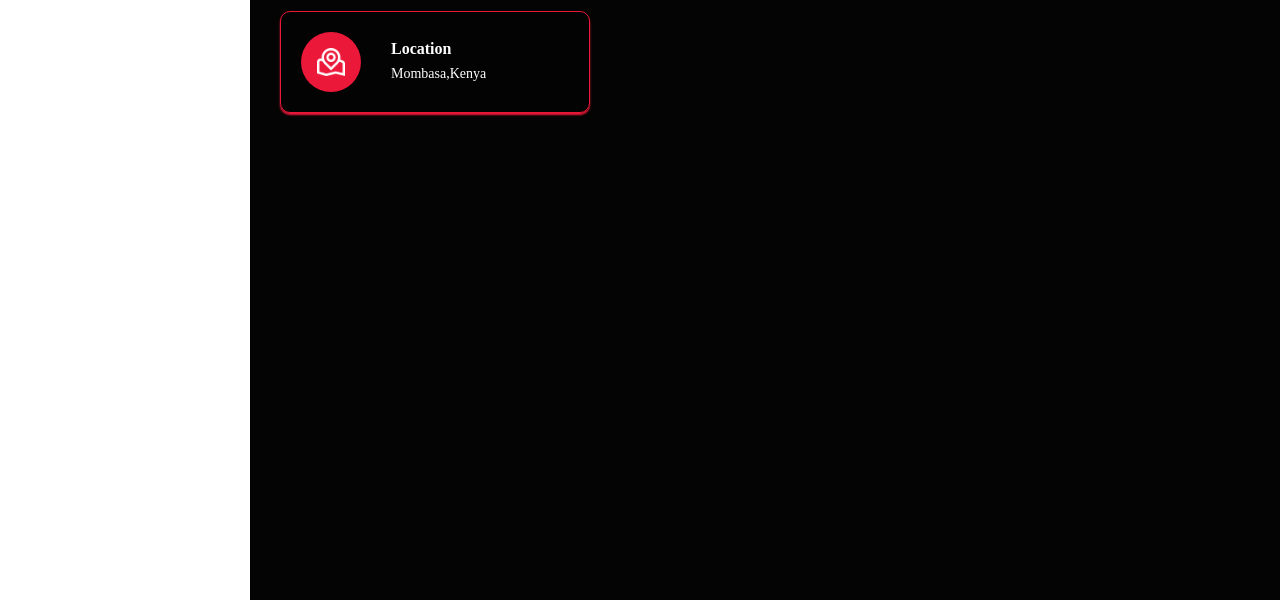
==== commit eb56bb36: "update the html seo and perform fixes" ====
--- a/portfolio.html
+++ b/portfolio.html
@@ -68,7 +68,7 @@
       </div>
 
       <!-- main content section -->
-      <div class="main-content">
+      <main class="main-content">
         <!-- home content -->
         <section class="home section" id="home">
           <div class="hero-section-profile">
@@ -85,7 +85,7 @@
 
             <div class="hero-btn desktop">
               <a
-                href="/assets/pdf/makoti-cv.pdf"
+                href="assets/pdf/makoti-cv.pdf"
                 class="btn"
                 download
                 rel="noopener noreferrer"
@@ -174,7 +174,7 @@
             <div class="interests-content">
               <div class="skill-item">
                 <div class="skill-icon">
-                  <img src="assets/icons/coding.png" alt="" class="icon" />
+                  <img src="assets/icons/coding.png" alt="Coding Icon" class="icon" />
                 </div>
                 <div class="skill-text">
                   <h4>Website design</h4>
@@ -184,7 +184,7 @@
 
               <div class="skill-item">
                 <div class="skill-icon">
-                  <img src="assets/icons/debug.png" alt="" class="icon" />
+                  <img src="assets/icons/debug.png" alt="Debug Icon" class="icon" />
                 </div>
                 <div class="skill-text">
                   <h4>Code Debbugging</h4>
@@ -194,7 +194,7 @@
 
               <div class="skill-item">
                 <div class="skill-icon">
-                  <img src="assets/icons/ui-design.png" alt="" class="icon" />
+                  <img src="assets/icons/ui-design.png" alt="App Creation Icon" class="icon" />
                 </div>
                 <div class="skill-text">
                   <h4>App Creation</h4>
@@ -378,7 +378,7 @@
             </div>
           </div>
         </section>
-      </div>
+      </main>
     </div>
   </body>
 </html>
--- a/css/portfolio.css
+++ b/css/portfolio.css
@@ -205,8 +205,8 @@
   position: relative;
 }
 .hero-section-profile {
-  width: 400px;
-  height: 400px;
+  width: 300px;
+  height: 300px;
   border-radius: 50%;
   overflow: hidden;
   border: 2px solid var(--text-color);
@@ -539,7 +539,7 @@
   display: grid;
   align-items: center;
   gap: 20px;
-  grid-template-columns: repeat(auto-fit, minmax(400px, 1fr));
+  grid-template-columns: repeat(auto-fit, minmax(300px, 1fr));
 }
 
 .contact .contact-info {
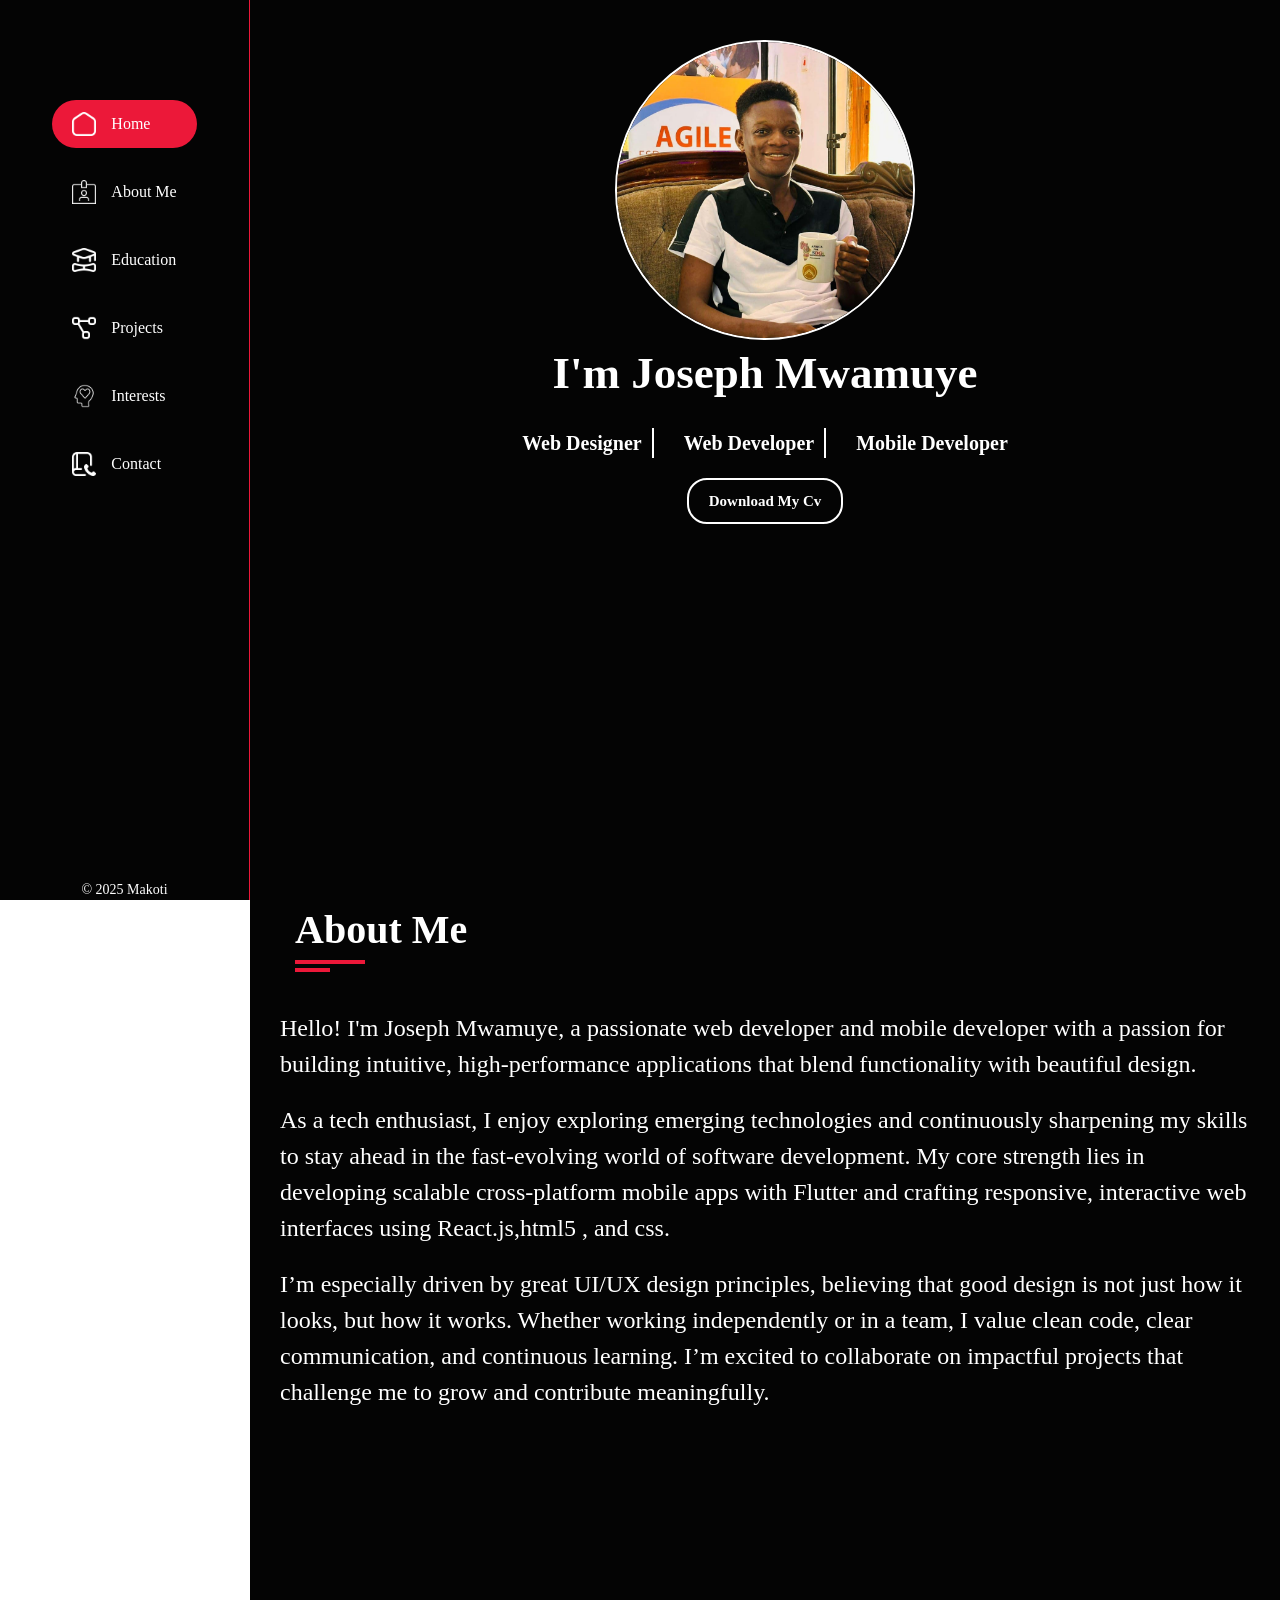
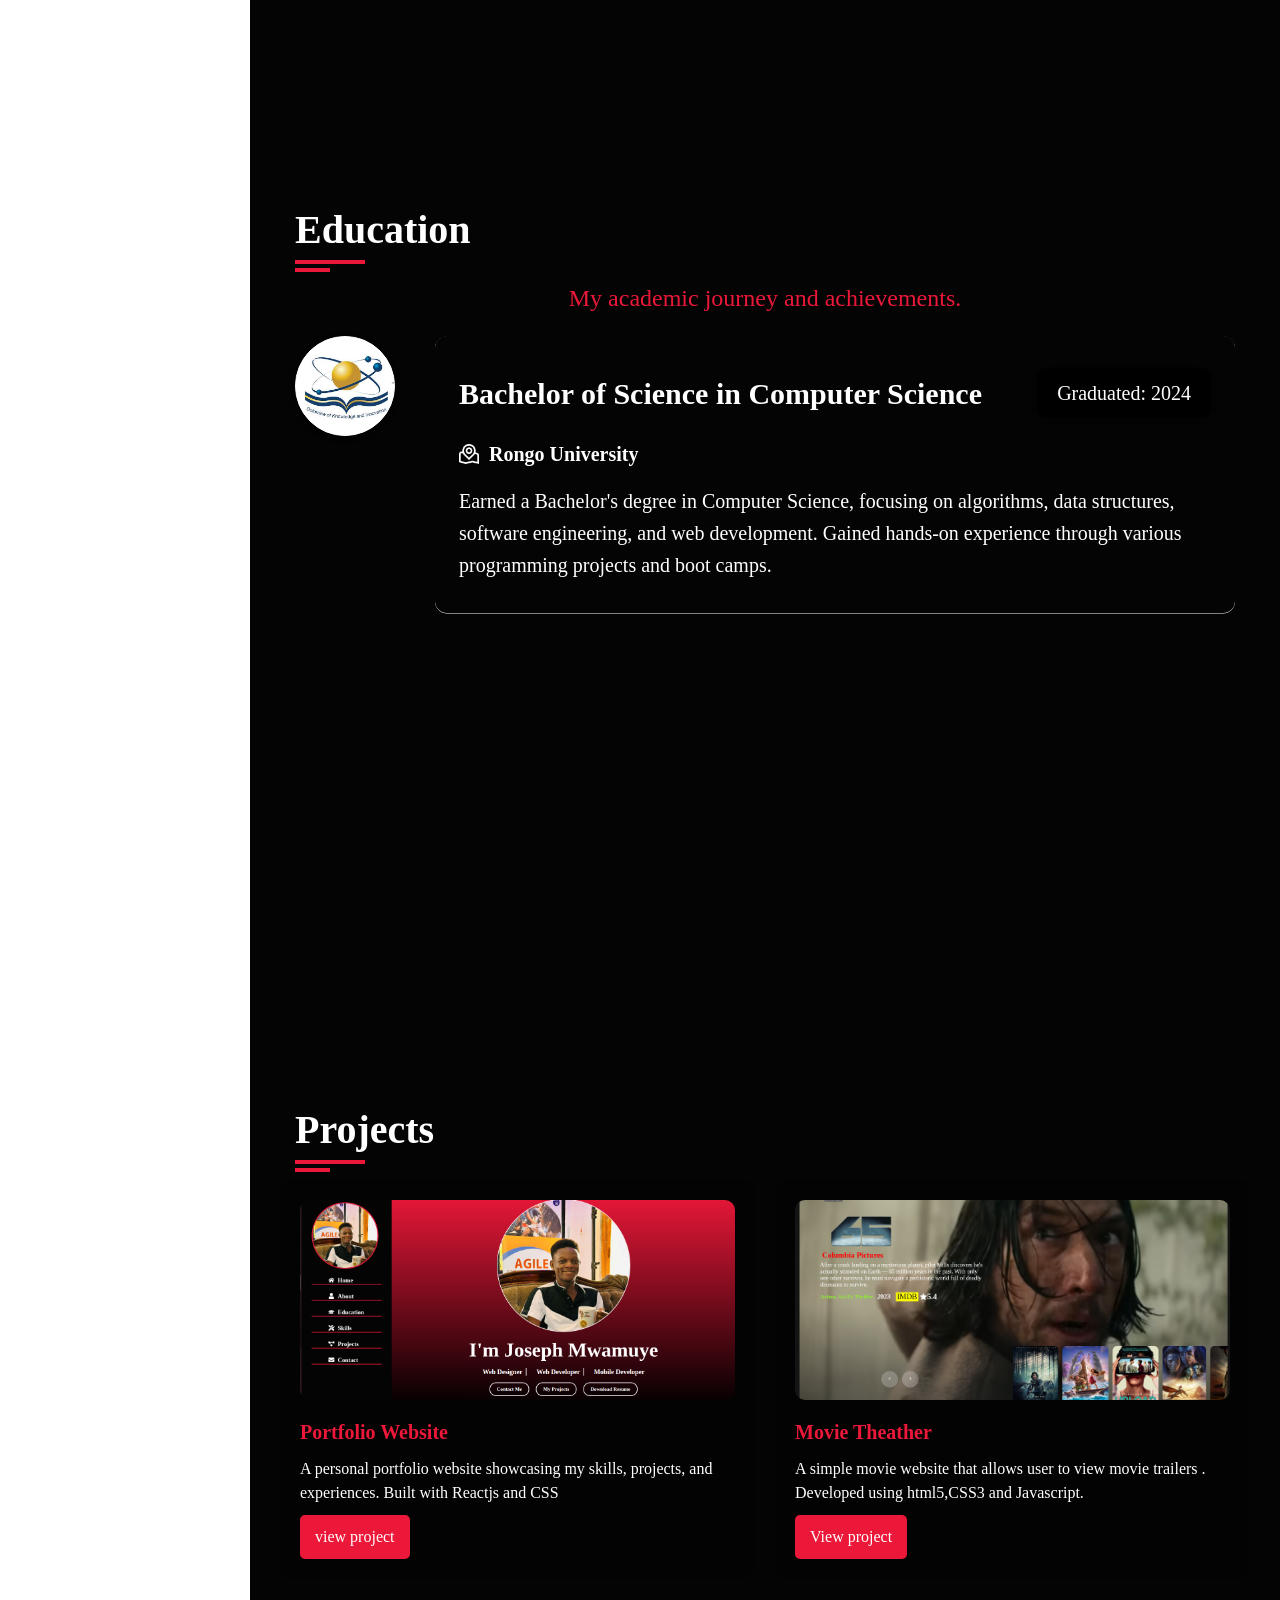
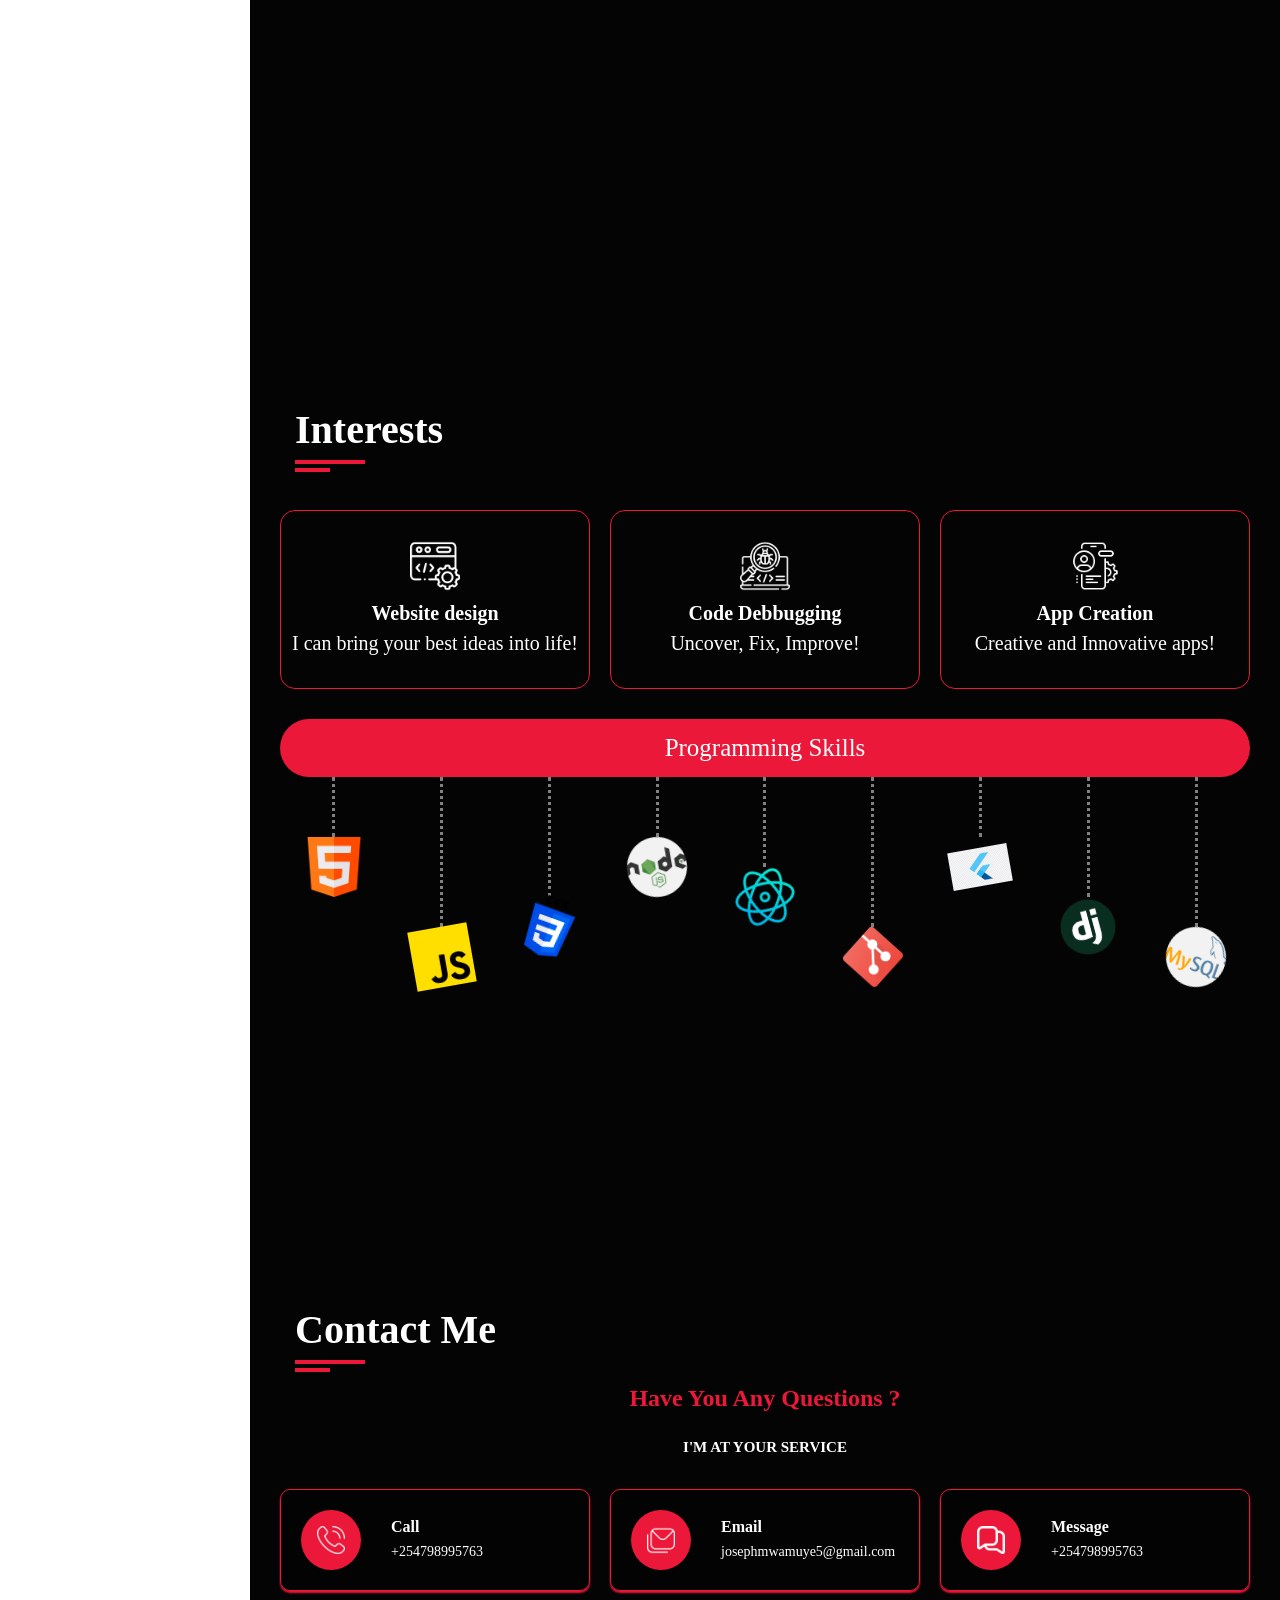
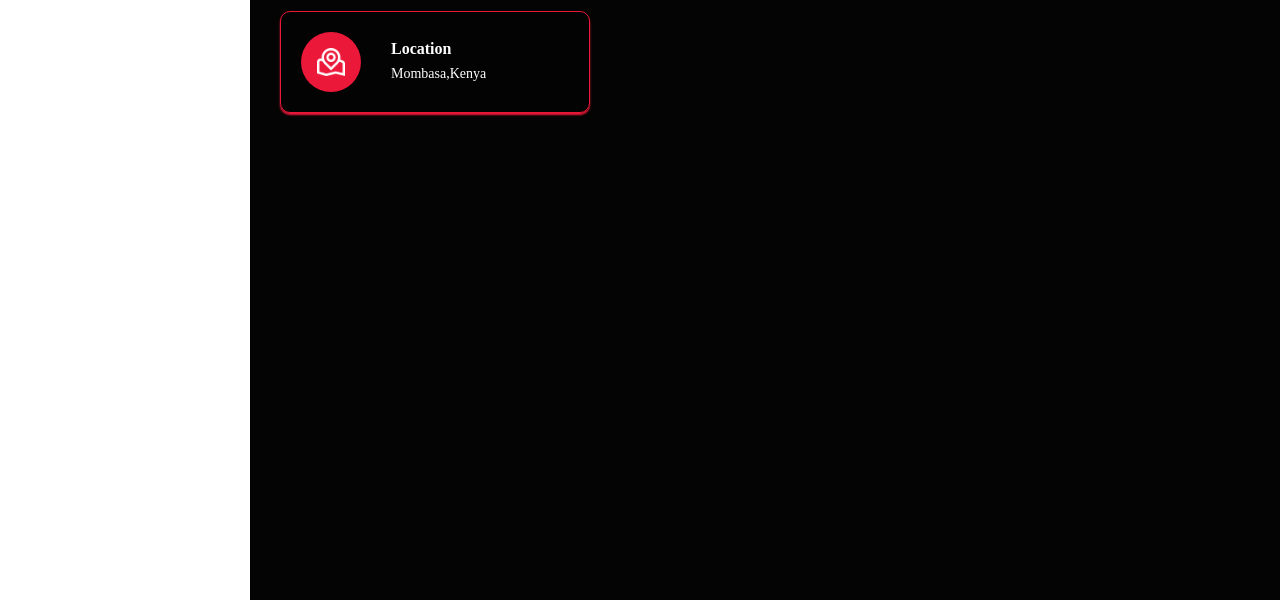
==== commit 0452fe95: "change the intrest and portfolio position" ====
--- a/portfolio.html
+++ b/portfolio.html
@@ -165,117 +165,6 @@
           </div>
         </section>
 
-        <!-- Interests  -->
-        <section class="interests section" id="interests">
-          <div>
-            <div class="section-title">
-              <h2>Interests</h2>
-            </div>
-            <div class="interests-content">
-              <div class="skill-item">
-                <div class="skill-icon">
-                  <img src="assets/icons/coding.png" alt="Coding Icon" class="icon" />
-                </div>
-                <div class="skill-text">
-                  <h4>Website design</h4>
-                  <p>I can bring your best ideas into life!</p>
-                </div>
-              </div>
-
-              <div class="skill-item">
-                <div class="skill-icon">
-                  <img src="assets/icons/debug.png" alt="Debug Icon" class="icon" />
-                </div>
-                <div class="skill-text">
-                  <h4>Code Debbugging</h4>
-                  <p>Uncover, Fix, Improve!</p>
-                </div>
-              </div>
-
-              <div class="skill-item">
-                <div class="skill-icon">
-                  <img src="assets/icons/ui-design.png" alt="App Creation Icon" class="icon" />
-                </div>
-                <div class="skill-text">
-                  <h4>App Creation</h4>
-                  <p>Creative and Innovative apps!</p>
-                </div>
-              </div>
-            </div>
-          </div>
-
-          <div class="skills">
-            <div class="programming-title">Programming Skills</div>
-            <div class="skill-ceiling">
-              <div class="skill-hanger">
-                <div class="string h4"></div>
-                <div class="icon rotate-0">
-                  <img src="assets/icons/html.png" alt="icon html" />
-                </div>
-              </div>
-
-              <div class="skill-hanger">
-                <div class="string h2"></div>
-                <div class="icon rotate-neg10">
-                  <img
-                    src="assets/icons/javascript.png"
-                    alt="icon javascript"
-                  />
-                </div>
-              </div>
-
-              <div class="skill-hanger">
-                <div class="string h3"></div>
-                <div class="icon rotate-20">
-                  <img src="assets/icons/css-3.png" alt="icon css3" />
-                </div>
-              </div>
-
-              <div class="skill-hanger">
-                <div class="string h4"></div>
-                <div class="icon rotate-neg10">
-                  <img src="assets/icons/nodejs.png" alt="icon node" />
-                </div>
-              </div>
-
-              <div class="skill-hanger">
-                <div class="string h5"></div>
-                <div class="icon rotate-20">
-                  <img src="assets/icons/react.png" alt="icon reactjs" />
-                </div>
-              </div>
-
-              <div class="skill-hanger">
-                <div class="string h2"></div>
-                <div class="icon rotate-neg5">
-                  <img src="assets/icons/git.png" alt="icon git" />
-                </div>
-              </div>
-
-              <div class="skill-hanger">
-                <div class="string h4"></div>
-                <div class="icon rotate-neg10">
-                  <img src="assets/icons/flutter.jpg" alt="icon flutter" />
-                </div>
-              </div>
-
-              <div class="skill-hanger">
-                <div class="string h3"></div>
-                <div class="icon rotate-neg15">
-                  <img src="assets/icons/django.png" alt="icon django" />
-                </div>
-              </div>
-
-              <div class="skill-hanger">
-                <div class="string h2"></div>
-                <div class="icon rotate-20">
-                  <img src="assets/icons/mysql.png" alt="icon mysql" />
-                </div>
-              </div>
-            </div>
-          </div>
-        </section>
-
         <!-- Projects -->
         <section class="projects section" id="projects">
           <div>
@@ -321,6 +210,118 @@
           </div>
         </section>
 
+
+        <!-- Interests  -->
+        <section class="interests section" id="interests">
+          <div>
+            <div class="section-title">
+              <h2>Interests</h2>
+            </div>
+            <div class="interests-content">
+              <div class="skill-item">
+                <div class="skill-icon">
+                  <img src="assets/icons/coding.png" alt="Coding Icon" class="icon" />
+                </div>
+                <div class="skill-text">
+                  <h4>Website design</h4>
+                  <p>I can bring your best ideas into life!</p>
+                </div>
+              </div>
+
+              <div class="skill-item">
+                <div class="skill-icon">
+                  <img src="assets/icons/debug.png" alt="Debug Icon" class="icon" />
+                </div>
+                <div class="skill-text">
+                  <h4>Code Debbugging</h4>
+                  <p>Uncover, Fix, Improve!</p>
+                </div>
+              </div>
+
+              <div class="skill-item">
+                <div class="skill-icon">
+                  <img src="assets/icons/ui-design.png" alt="App Creation Icon" class="icon" />
+                </div>
+                <div class="skill-text">
+                  <h4>App Creation</h4>
+                  <p>Creative and Innovative apps!</p>
+                </div>
+              </div>
+            </div>
+          </div>
+
+          <div class="skills">
+            <div class="programming-title">Programming Skills</div>
+            <div class="skill-ceiling">
+              <div class="skill-hanger">
+                <div class="string h4"></div>
+                <div class="icon rotate-0">
+                  <img src="assets/icons/html.png" alt="icon html" />
+                </div>
+              </div>
+
+              <div class="skill-hanger">
+                <div class="string h2"></div>
+                <div class="icon rotate-neg10">
+                  <img
+                    src="assets/icons/javascript.png"
+                    alt="icon javascript"
+                  />
+                </div>
+              </div>
+
+              <div class="skill-hanger">
+                <div class="string h3"></div>
+                <div class="icon rotate-20">
+                  <img src="assets/icons/css-3.png" alt="icon css3" />
+                </div>
+              </div>
+
+              <div class="skill-hanger">
+                <div class="string h4"></div>
+                <div class="icon rotate-neg10">
+                  <img src="assets/icons/nodejs.png" alt="icon node" />
+                </div>
+              </div>
+
+              <div class="skill-hanger">
+                <div class="string h5"></div>
+                <div class="icon rotate-20">
+                  <img src="assets/icons/react.png" alt="icon reactjs" />
+                </div>
+              </div>
+
+              <div class="skill-hanger">
+                <div class="string h2"></div>
+                <div class="icon rotate-neg5">
+                  <img src="assets/icons/git.png" alt="icon git" />
+                </div>
+              </div>
+
+              <div class="skill-hanger">
+                <div class="string h4"></div>
+                <div class="icon rotate-neg10">
+                  <img src="assets/icons/flutter.jpg" alt="icon flutter" />
+                </div>
+              </div>
+
+              <div class="skill-hanger">
+                <div class="string h3"></div>
+                <div class="icon rotate-neg15">
+                  <img src="assets/icons/django.png" alt="icon django" />
+                </div>
+              </div>
+
+              <div class="skill-hanger">
+                <div class="string h2"></div>
+                <div class="icon rotate-20">
+                  <img src="assets/icons/mysql.png" alt="icon mysql" />
+                </div>
+              </div>
+            </div>
+          </div>
+        </section>
+
         <!-- Contact Me -->
         <section class="contact section" id="contact">
           <div>
